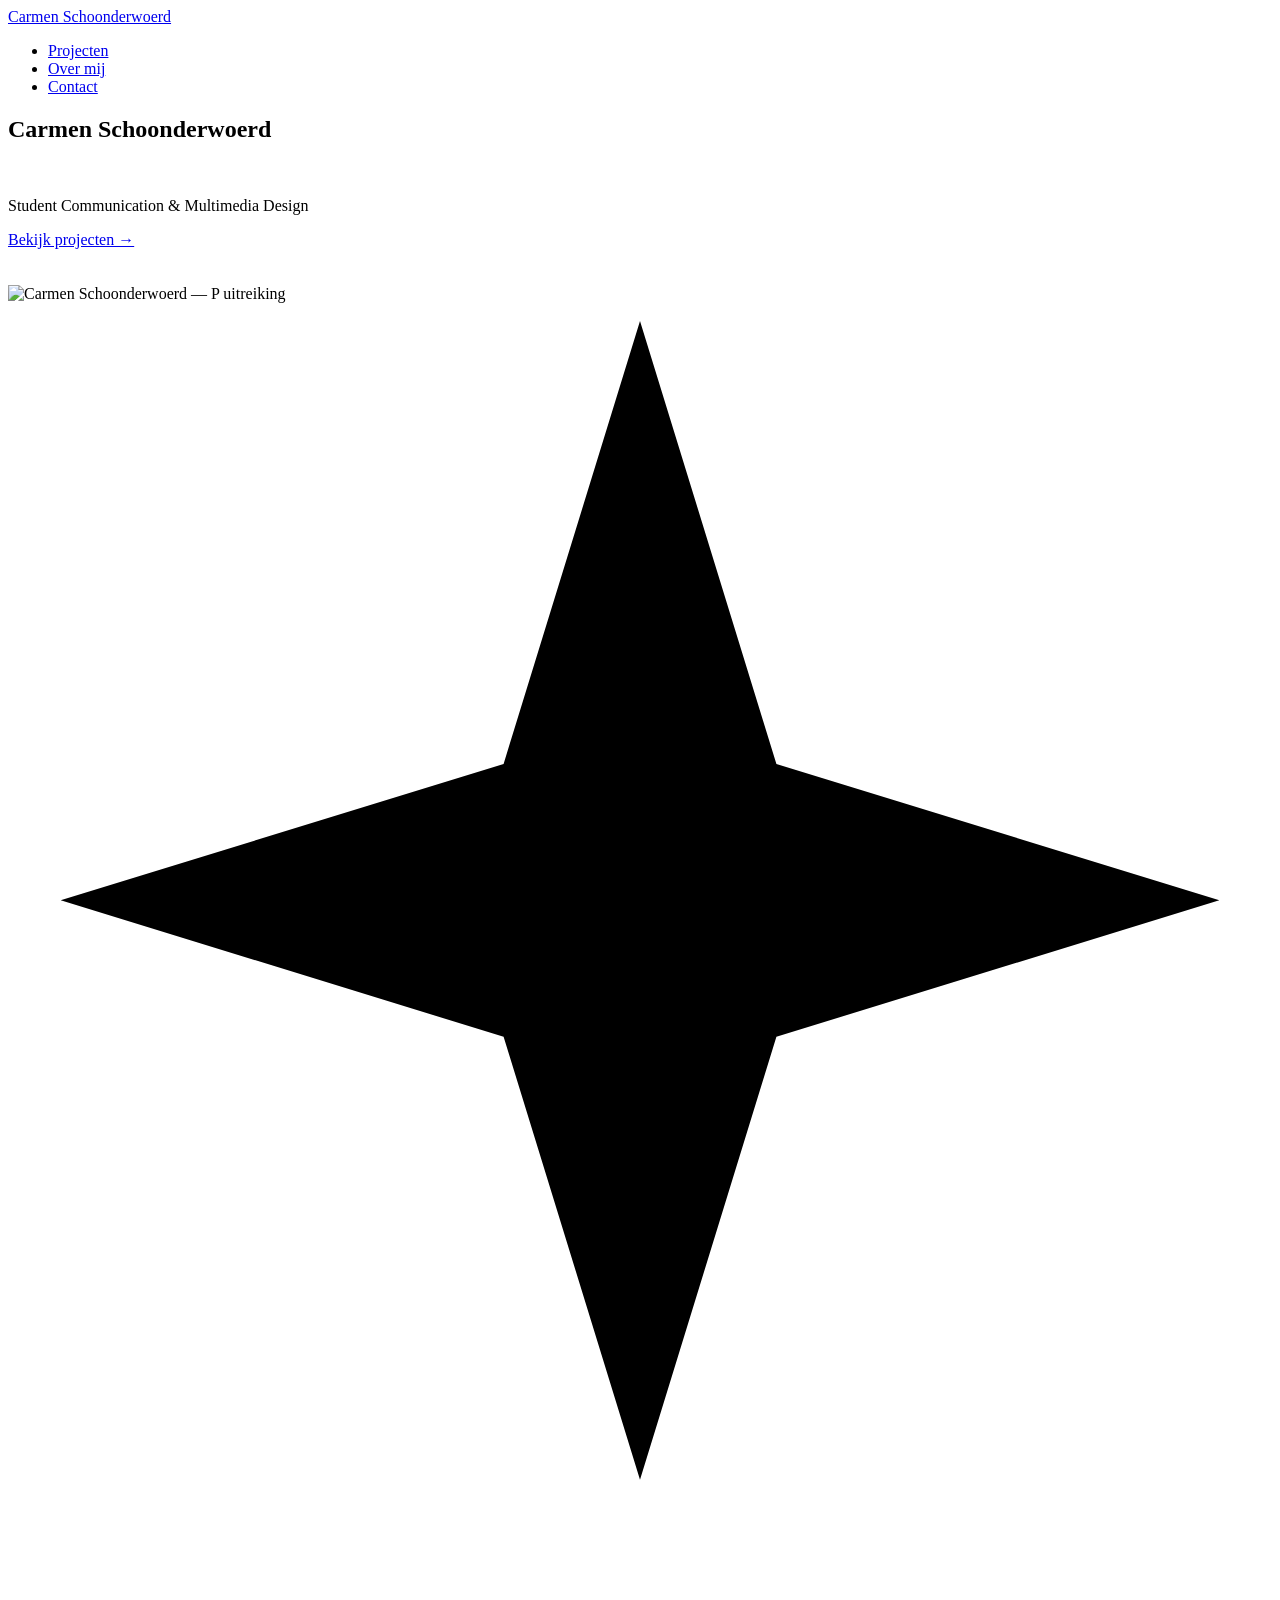
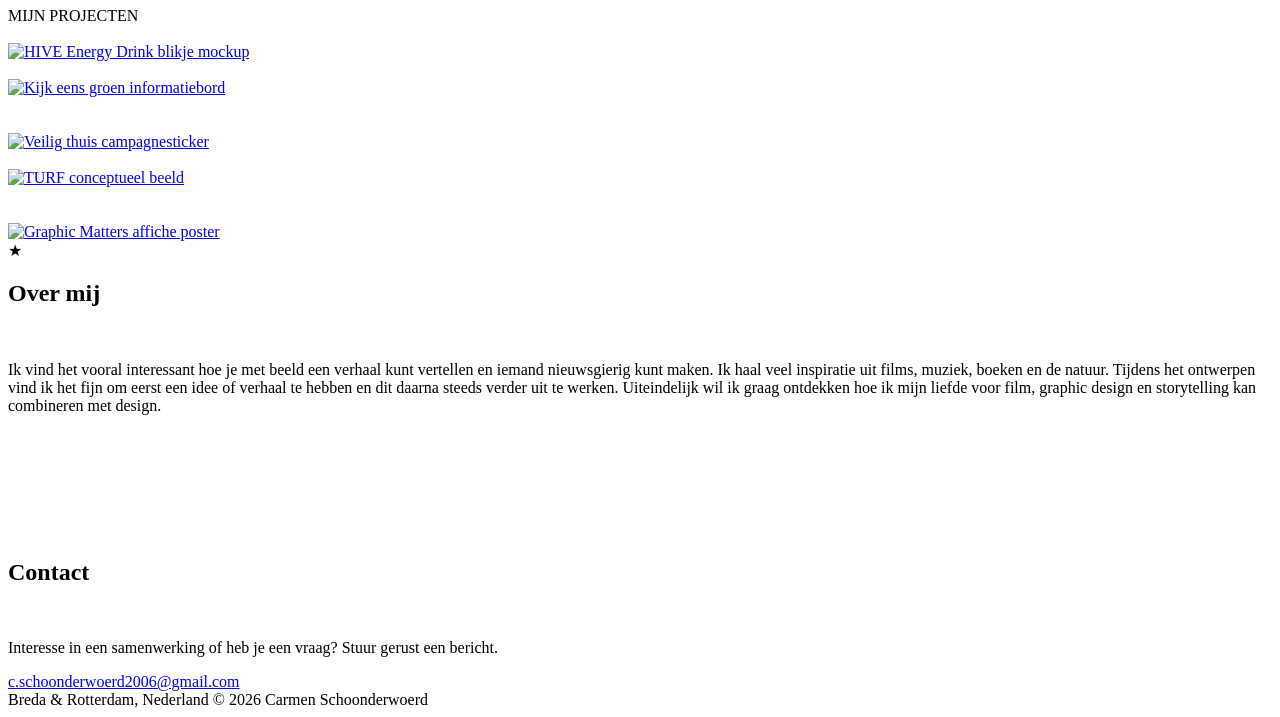
==== index.html @ c1e7a79f "Add files via upload" ====
<!DOCTYPE html>
<html lang="nl">
<head>
  <meta charset="UTF-8">
  <meta name="viewport" content="width=device-width, initial-scale=1.0">
  <title>Carmen Schoonderwoerd — Portfolio</title>
  <meta name="description" content="Portfolio van Carmen Schoonderwoerd — Student Communication & Multimedia Design aan Avans Hogeschool.">
  <link rel="icon" type="image/png" href="assets/images/flower_blue_transparent.png">
  <link rel="stylesheet" href="css/style.css">
</head>
<body id="top">

  <!-- =========================================================================
       1. MINIMAL TOP NAVIGATION
       ========================================================================= -->
  <header class="site-header">
    <div class="nav-container">
      <a href="#top" class="brand-name" aria-label="Carmen Schoonderwoerd — Naar boven">
        Carmen Schoonderwoerd
      </a>

      <nav class="site-nav" aria-label="Hoofdnavigatie">
        <ul class="nav-list">
          <li><a href="#projects" class="nav-link">Projecten</a></li>
          <li><a href="#about" class="nav-link">Over mij</a></li>
          <li><a href="#contact" class="nav-link">Contact</a></li>
        </ul>
      </nav>
    </div>
  </header>

  <main>
    <!-- =========================================================================
         2. OPENINGSSCHERM / HERO
         ========================================================================= -->
    <section id="hero" class="hero-section">
      <div class="hero-container">
        
        <!-- Left: Typography & Intro -->
        <div class="hero-left">
          <div class="hero-heading-wrap">
            <h1 class="hero-name">
              <span class="hero-name-line">Carmen</span>
              <span class="hero-name-line">Schoonderwoerd</span>
            </h1>
            <div class="hero-floating-flower" aria-hidden="true">
              <img src="assets/images/flower_blue_transparent.png" alt="">
            </div>
          </div>

          <p class="hero-role">Student Communication &amp; Multimedia Design</p>

          <a href="#projects" class="hero-cta-link" id="viewProjectsLink">
            Bekijk projecten &rarr;
          </a>
        </div>

        <!-- Right: Clean Rectangular Portrait Photo with Moodboard Composition -->
        <div class="hero-right">
          <div class="hero-photo-wrapper">
            <!-- Moodboard Layers: Torn crinkled paper, print halftone raster, red cutout strip -->
            <div class="hero-layer-torn-paper" aria-hidden="true">
              <img src="assets/images/torn_paper_pink.png" alt="">
            </div>
            <div class="hero-layer-halftone" aria-hidden="true">
              <img src="assets/images/halftone_red_transparent.png" alt="">
            </div>
            <div class="hero-cutout-strip" aria-hidden="true"></div>

            <img src="assets/images/p_uitreiking.jpg" alt="Carmen Schoonderwoerd — P uitreiking" class="hero-photo">

            <!-- Normal Graphic Pink Star + Mini Azure Star -->
            <div class="hero-star-ink" aria-hidden="true">
              <img src="assets/images/star_pink.svg" alt="">
            </div>
            <div class="hero-mini-star" aria-hidden="true">
              <svg viewBox="0 0 24 24" fill="currentColor">
                <path d="M12 0L14.59 8.41L23 11L14.59 13.59L12 22L9.41 13.59L1 11L9.41 8.41L12 0Z"/>
              </svg>
            </div>
            
            <!-- Floral Collage: Graphic Screenprint Flowers + Soft Painterly Wildflowers -->
            <div class="hero-collage-accent" aria-hidden="true">
              <img src="assets/images/flower_blue_transparent.png" alt="" class="collage-flower-blue">
              <img src="assets/images/flower_painterly_soft.png" alt="" class="collage-flower-soft-pink">
              <img src="assets/images/flower_painterly_cream.png" alt="" class="collage-flower-cream">
              <img src="assets/images/flower_pink_transparent.png" alt="" class="collage-flower-mini-pink">
            </div>
          </div>
        </div>

      </div>
    </section>

    <!-- =========================================================================
         3. PROJECTS: HORIZONTAL EXHIBITION
         ========================================================================= -->
    <section id="projects" class="projects-scroll-wrapper" aria-label="Geselecteerde projecten">
      <div class="projects-sticky-viewport">
        
        <!-- Subtle Vertical Label on Left -->
        <aside class="projects-sidebar-label" aria-hidden="true">
          <span>MIJN PROJECTEN</span>
        </aside>

        <!-- Horizontal Scrolling Track with Floral Details & Outer Margin Accents -->
        <div class="projects-track" id="projectsTrack">

          <!-- 1. HIVE -->
          <article class="project-item project-stagger-center" data-project="hive">
            <div class="project-deco-flower deco-hive-1" aria-hidden="true">
              <img src="assets/images/flower_painterly_cream.png" alt="">
            </div>
            <a href="hive.html" class="project-link" aria-label="Bekijk project HIVE">
              <div class="project-image-box">
                <img src="assets/images/mockup_blikje.png" alt="HIVE Energy Drink blikje mockup" class="project-img" loading="eager">
              </div>
            </a>
          </article>

          <!-- 2. Kijk eens groen -->
          <article class="project-item project-stagger-top" data-project="kijk-eens-groen">
            <div class="project-deco-flower deco-groen-1" aria-hidden="true">
              <img src="assets/images/flower_painterly_soft.png" alt="">
            </div>
            <a href="kijk-eens-groen.html" class="project-link" aria-label="Bekijk project Kijk eens groen">
              <div class="project-image-box">
                <img src="assets/images/kijk_eens_groen_bord.jpg" alt="Kijk eens groen informatiebord" class="project-img" loading="lazy">
              </div>
            </a>
          </article>

          <!-- 3. Veilig thuis -->
          <article class="project-item project-stagger-bottom" data-project="veilig-thuis">
            <div class="project-deco-flower deco-veilig-1" aria-hidden="true">
              <img src="assets/images/flower_pink_transparent.png" alt="">
            </div>
            <div class="project-deco-flower deco-veilig-2" aria-hidden="true">
              <img src="assets/images/flower_painterly_cream.png" alt="">
            </div>
            <a href="veilig-thuis.html" class="project-link" aria-label="Bekijk project Veilig thuis">
              <div class="project-image-box">
                <img src="assets/images/veilig_thuis_sticker.png" alt="Veilig thuis campagnesticker" class="project-img" loading="lazy">
              </div>
            </a>
          </article>

          <!-- 4. TURF -->
          <article class="project-item project-stagger-top" data-project="turf">
            <div class="project-deco-flower deco-turf-1" aria-hidden="true">
              <img src="assets/images/flower_painterly_soft.png" alt="">
            </div>
            <a href="turf.html" class="project-link" aria-label="Bekijk project TURF">
              <div class="project-image-box">
                <img src="assets/images/turf_ai_beeld.png" alt="TURF conceptueel beeld" class="project-img" loading="lazy">
              </div>
            </a>
          </article>

          <!-- 5. Graphic matters -->
          <article class="project-item project-stagger-center" data-project="graphic-matters">
            <div class="project-deco-flower deco-gm-1" aria-hidden="true">
              <img src="assets/images/flower_blue_transparent.png" alt="">
            </div>
            <div class="project-deco-flower deco-gm-2" aria-hidden="true">
              <img src="assets/images/flower_painterly_cream.png" alt="">
            </div>
            <a href="graphic-matters.html" class="project-link" aria-label="Bekijk project Graphic Matters">
              <div class="project-image-box">
                <img src="assets/images/graphic_matters.png" alt="Graphic Matters affiche poster" class="project-img" loading="lazy">
              </div>
            </a>
          </article>

          <!-- Outer Margin End Accent: Star & Vibrant Pink Color Tab -->
          <div class="track-outer-accent track-accent-end" aria-hidden="true">
            <div class="track-star-mark" style="color: var(--color-blue-azure);">★</div>
            <div class="track-paper-tab"></div>
          </div>

        </div>
      </div>
    </section>

    <!-- =========================================================================
         4. OVER MIJ / ABOUT SECTION
         ========================================================================= -->
    <section id="about" class="about-section">
      <div class="about-container">
        <div class="about-header-col">
          <h2 class="about-title">Over mij</h2>
          <div class="about-header-star" aria-hidden="true">
            <img src="assets/images/star_blue.svg" alt="">
          </div>
        </div>

        <div class="about-content-col">
          <div class="about-bio-wrap">
            <p class="about-bio">
              Ik vind het vooral interessant hoe je met beeld een verhaal kunt vertellen en iemand nieuwsgierig kunt maken. Ik haal veel inspiratie uit films, muziek, boeken en de natuur. Tijdens het ontwerpen vind ik het fijn om eerst een idee of verhaal te hebben en dit daarna steeds verder uit te werken. Uiteindelijk wil ik graag ontdekken hoe ik mijn liefde voor film, graphic design en storytelling kan combineren met design.
            </p>
            <div class="about-bio-flower" aria-hidden="true">
              <img src="assets/images/flower_painterly_soft.png" alt="">
            </div>
          </div>
        </div>

        <div class="about-flower-col" aria-hidden="true">
          <div class="about-collage-wrap">
            <div class="about-cutout-card"></div>
            <div class="about-torn-paper-layer">
              <img src="assets/images/torn_paper_pink.png" alt="">
            </div>
            <div class="about-halftone-swatch">
              <img src="assets/images/halftone_red_transparent.png" alt="">
            </div>
            <img src="assets/images/flower_pink_transparent.png" alt="" class="about-flower-graphic-pink">
            <img src="assets/images/flower_blue_transparent.png" alt="" class="about-flower-graphic-blue">
            <img src="assets/images/flower_painterly_soft.png" alt="" class="about-flower-soft-pink">
            <img src="assets/images/flower_painterly_cream.png" alt="" class="about-flower-cream">
            <div class="about-star-ink">
              <img src="assets/images/star_pink.svg" alt="">
            </div>
          </div>
        </div>
      </div>
    </section>

    <!-- =========================================================================
         5. CONTACT SECTION
         ========================================================================= -->
    <section id="contact" class="contact-section">
      <!-- Halftone print texture accent in corner -->
      <div class="contact-bg-halftone" aria-hidden="true">
        <img src="assets/images/halftone_red_transparent.png" alt="">
      </div>

      <div class="contact-container">
        <div class="contact-header">
          <div class="contact-title-wrap">
            <h2 class="contact-title">Contact</h2>
            <div class="contact-header-star" aria-hidden="true">
              <img src="assets/images/star_blue.svg" alt="">
            </div>
          </div>
        </div>
        
        <div class="contact-body">
          <p class="contact-intro">Interesse in een samenwerking of heb je een vraag? Stuur gerust een bericht.</p>
          
          <div class="contact-email-wrap">
            <a href="mailto:c.schoonderwoerd2006@gmail.com" class="contact-email-link">
              c.schoonderwoerd2006@gmail.com
            </a>
          </div>

          <div class="contact-meta">
            <span class="contact-location">Breda &amp; Rotterdam, Nederland</span>
            <span class="contact-copyright">&copy; 2026 Carmen Schoonderwoerd</span>
          </div>
        </div>
      </div>
    </section>
  </main>

  <script src="js/main.js"></script>
</body>
</html>
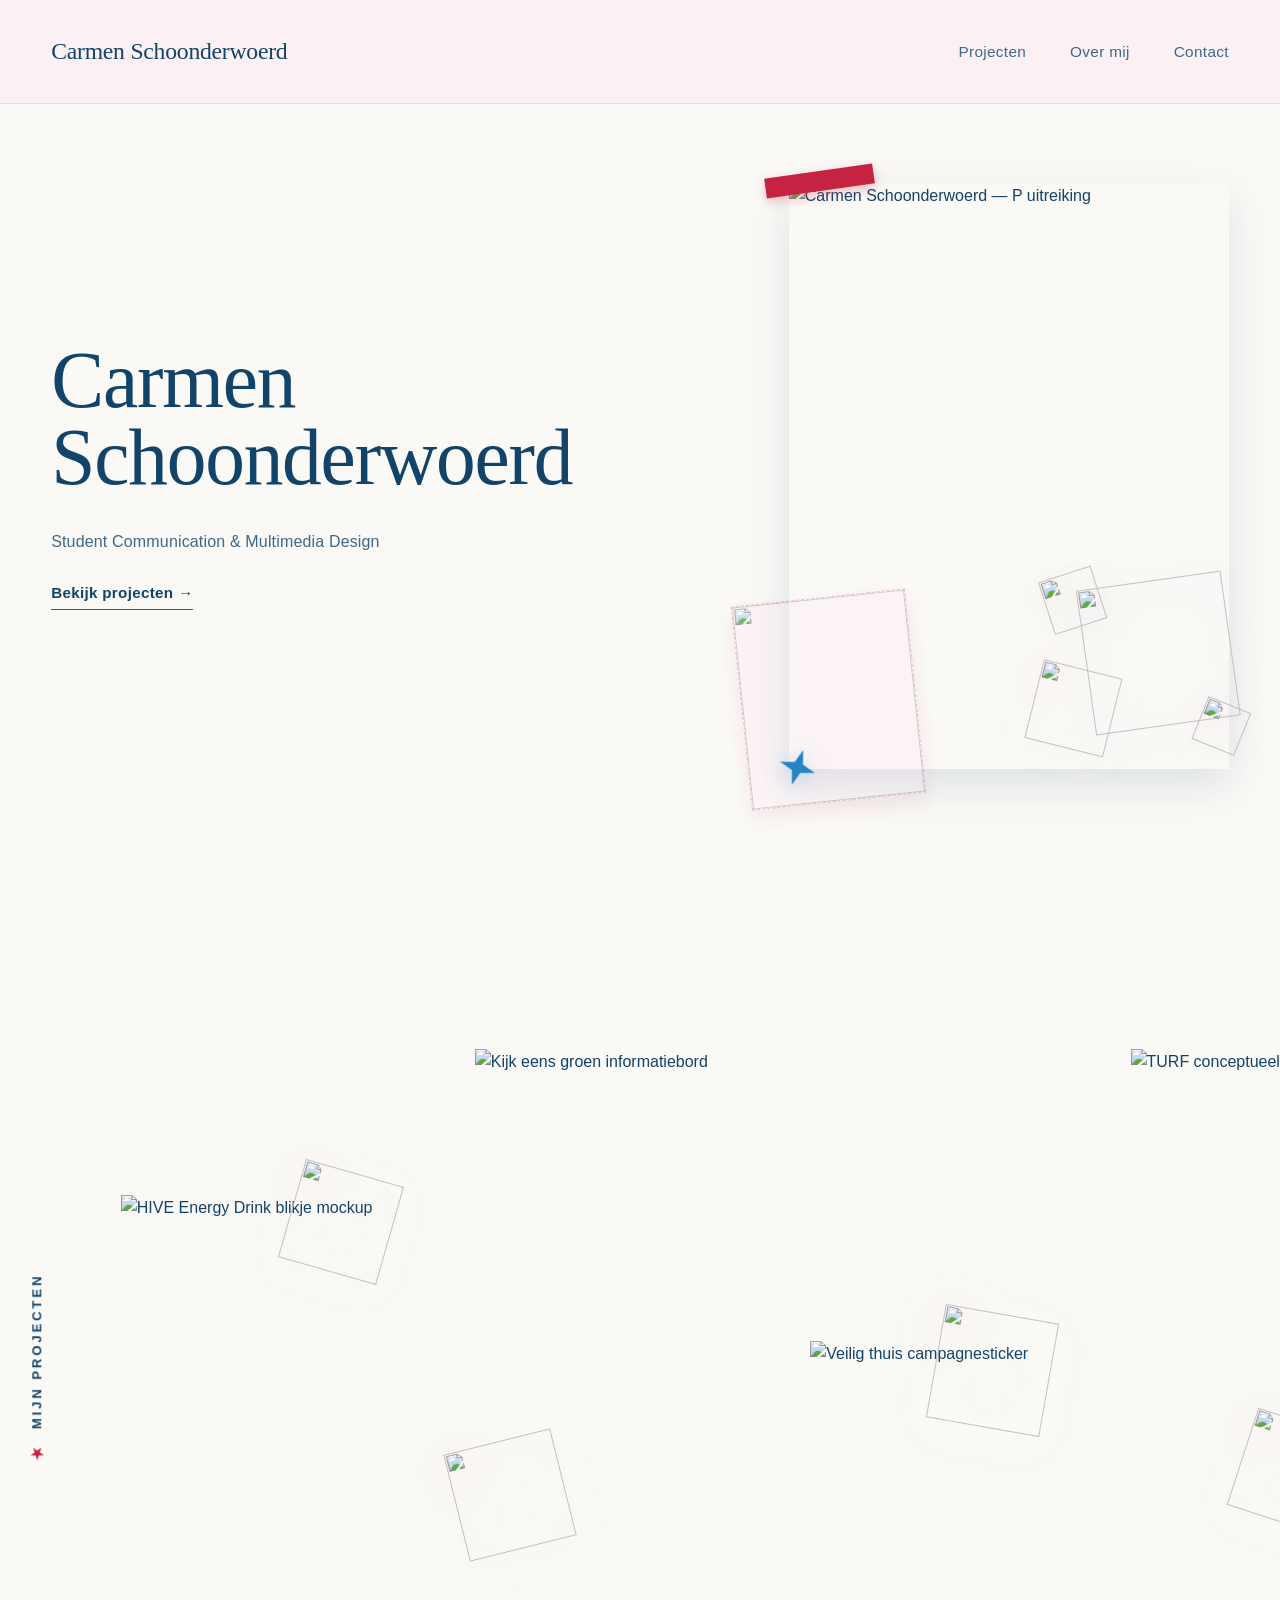
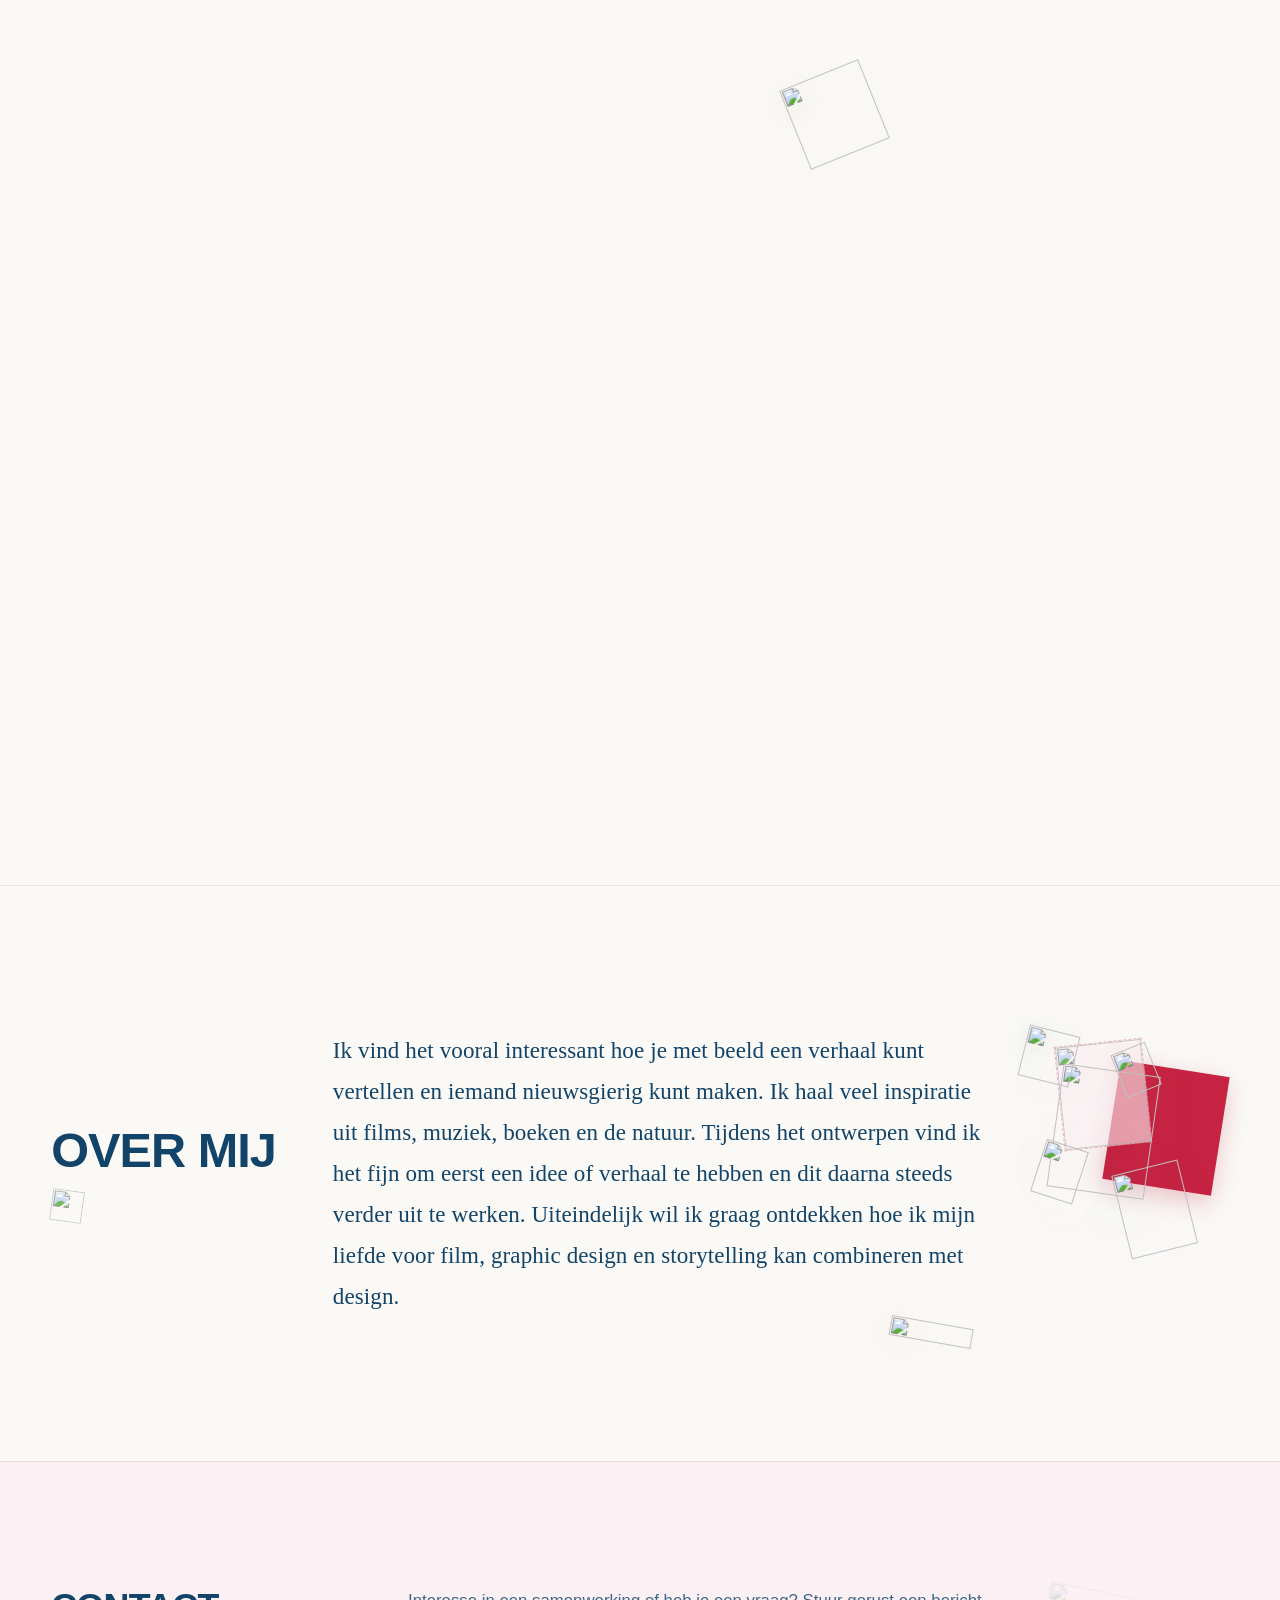
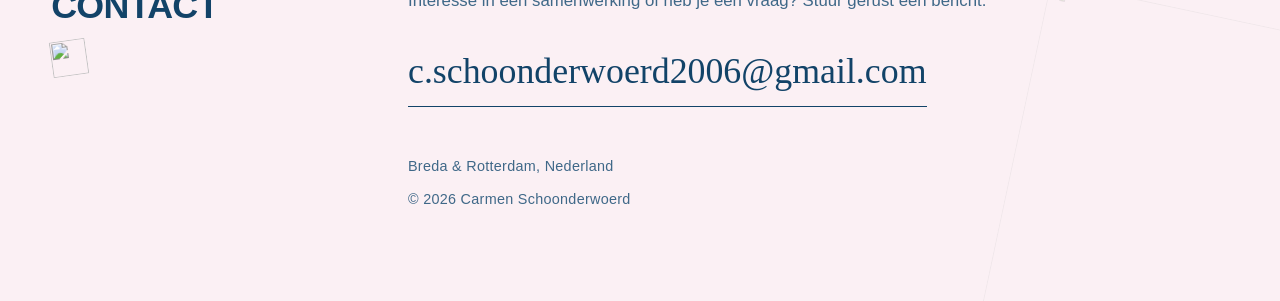
==== commit 2c63760d: "Add files via upload" ====
--- a/index.html
+++ b/index.html
@@ -6,7 +6,7 @@
   <title>Carmen Schoonderwoerd — Portfolio</title>
   <meta name="description" content="Portfolio van Carmen Schoonderwoerd — Student Communication & Multimedia Design aan Avans Hogeschool.">
   <link rel="icon" type="image/png" href="assets/images/flower_blue_transparent.png">
-  <link rel="stylesheet" href="css/style.css">
+  <link rel="stylesheet" href="style.css">
 </head>
 <body id="top">
 
@@ -263,6 +263,6 @@
     </section>
   </main>
 
-  <script src="js/main.js"></script>
+  <script src="main.js"></script>
 </body>
 </html>
--- a/style.css
+++ b/style.css
@@ -0,0 +1,1736 @@
+/* ==========================================================================
+   CARMEN SCHOONDERWOERD — PORTFOLIO STYLESHEET
+   Clean, Minimalist, Typographically Strong & Editorial
+   ========================================================================== */
+
+/* --------------------------------------------------------------------------
+   1. FONTS & DESIGN VARIABLES
+   -------------------------------------------------------------------------- */
+@import url('https://fonts.googleapis.com/css2?family=Bodoni+Moda:ital,opsz,wght@0,6..96,300..600;1,6..96,300..600&family=Plus+Jakarta+Sans:wght@300;400;500;600;700&family=Syne:wght@700;800&display=swap');
+
+@font-face {
+  font-family: 'Daith';
+  src: url('assets/fonts/daith.ttf') format('truetype');
+  font-weight: 100 900;
+  font-style: normal;
+  font-display: swap;
+}
+
+:root {
+  /* Typography */
+  --font-serif: 'Bodoni Moda', 'Didot', 'Bodoni MT', Georgia, serif;
+  --font-sans: 'Plus Jakarta Sans', -apple-system, BlinkMacSystemFont, 'Segoe UI', Roboto, Helvetica, Arial, sans-serif;
+  --font-display-sans: 'Syne', 'Plus Jakarta Sans', -apple-system, sans-serif;
+
+  /* Palette: Calm, off-white foundation with moodboard inspiration */
+  --color-bg: #faf9f6;
+  --color-bg-subtle: #f4f2ed;
+  --color-text: #124368;             /* Refined dark inkt navy blue */
+  --color-text-muted: #3f6888;       /* Blue-slate for secondary text */
+  --color-text-light: #648ba8;       /* Subtle blue-slate for borders and labels */
+  --color-border: #e8e5df;
+  --color-border-subtle: #eeece6;
+  
+  /* Expressive Moodboard Colors: Pink, Red, Blue, Print Accents */
+  --color-pink-soft: #fbf0f4;        /* Soft pastel pink for header bar and contact block */
+  --color-pink-accent: #df93a7;      /* Warm rose pink border & accent */
+  --color-pink-vibrant: #ef8ca3;     /* Moodboard hot rose pink */
+  --color-pink-text: #d84578;        /* Duidelijk roze, leesbare tekstkleur voor koppen in projecten */
+  --color-pink-deep: #d83a78;        /* Bold magenta pink from "nora en pure" */
+  --color-red-moodboard: #c62241;    /* Rich crimson / cadmium red from moodboard */
+  --color-blue-dark: #124368;        /* Midnight ink navy */
+  --color-blue-azure: #2585c4;       /* Moodboard cyan/azure blue */
+  --color-blue-deep: #092c46;        /* Deep navy */
+  --color-blue-hover: #2183c5;       /* Dynamic blue hover state */
+  --color-yellow-lime: #f4ea6c;      /* Lime accent from flower sticker */
+
+  /* Layout */
+  --max-width: 1480px;
+  --header-height: 104px;            /* Prominent, breder roze balk bovenaan */
+}
+
+/* --------------------------------------------------------------------------
+   2. RESET & BASE STYLES
+   -------------------------------------------------------------------------- */
+*, *::before, *::after {
+  box-sizing: border-box;
+  margin: 0;
+  padding: 0;
+}
+
+html {
+  scroll-behavior: smooth;
+  font-size: 16px;
+  background-color: var(--color-bg);
+  color: var(--color-text);
+  -webkit-font-smoothing: antialiased;
+  -moz-osx-font-smoothing: grayscale;
+}
+
+body {
+  font-family: var(--font-sans);
+  background-color: var(--color-bg);
+  color: var(--color-text);
+  line-height: 1.6;
+  overflow-x: hidden;
+  position: relative;
+}
+
+img {
+  max-width: 100%;
+  height: auto;
+  display: block;
+}
+
+a {
+  color: inherit;
+  text-decoration: none;
+}
+
+/* --------------------------------------------------------------------------
+   3. MINIMAL HEADER & NAVIGATION
+   -------------------------------------------------------------------------- */
+.site-header {
+  position: fixed;
+  top: 0;
+  left: 0;
+  width: 100%;
+  height: var(--header-height);
+  z-index: 100;
+  background-color: var(--color-pink-soft); /* Exact same soft pink as contact section (#fbf0f4) */
+  backdrop-filter: blur(12px);
+  -webkit-backdrop-filter: blur(12px);
+  border-bottom: 1px solid rgba(223, 147, 167, 0.32);
+  transition: border-color 0.3s ease, box-shadow 0.3s ease;
+}
+
+.site-header.is-scrolled {
+  border-bottom-color: rgba(223, 147, 167, 0.45);
+  box-shadow: 0 4px 20px rgba(223, 147, 167, 0.12);
+}
+
+.nav-container {
+  max-width: var(--max-width);
+  height: 100%;
+  margin: 0 auto;
+  padding: 0 clamp(24px, 4vw, 64px);
+  display: flex;
+  justify-content: space-between;
+  align-items: center;
+}
+
+/* Brand Name on One Line */
+.brand-name {
+  font-family: var(--font-serif);
+  font-size: clamp(1.22rem, 1.9vw, 1.48rem);
+  font-weight: 400;
+  letter-spacing: -0.01em;
+  color: var(--color-text);
+  white-space: nowrap;
+  transition: opacity 0.25s ease, transform 0.25s ease;
+}
+
+.brand-name:hover {
+  opacity: 0.85;
+  transform: translateX(2px);
+}
+
+/* Navigation Links (Projects, About, Contact) */
+.site-nav .nav-list {
+  display: flex;
+  align-items: center;
+  gap: clamp(24px, 3.5vw, 44px);
+  list-style: none;
+}
+
+.site-nav .nav-link {
+  font-family: var(--font-sans);
+  font-size: 0.96rem;
+  font-weight: 500;
+  color: var(--color-text-muted);
+  letter-spacing: 0.02em;
+  transition: color 0.25s ease;
+  position: relative;
+  padding: 6px 0;
+}
+
+.site-nav .nav-link:hover,
+.site-nav .nav-link.active {
+  color: var(--color-text);
+}
+
+.site-nav .nav-link::after {
+  content: '';
+  position: absolute;
+  bottom: 0;
+  left: 0;
+  width: 0%;
+  height: 2px;
+  background-color: var(--color-red-moodboard);
+  transition: width 0.25s cubic-bezier(0.16, 1, 0.3, 1);
+}
+
+.site-nav .nav-link:hover::after,
+.site-nav .nav-link.active::after {
+  width: 100%;
+}
+
+/* --------------------------------------------------------------------------
+   4. OPENINGSSCHERM / HERO SECTION
+   -------------------------------------------------------------------------- */
+.hero-section {
+  min-height: 100vh;
+  display: flex;
+  align-items: center;
+  padding: calc(var(--header-height) + 20px) clamp(24px, 4vw, 64px) clamp(40px, 8vh, 80px);
+  background-color: var(--color-bg);
+  position: relative;
+  overflow: hidden; /* Bleed shapes safely without page horizontal scroll */
+}
+
+.hero-container {
+  max-width: var(--max-width);
+  width: 100%;
+  margin: 0 auto;
+  display: grid;
+  grid-template-columns: 1.25fr 0.85fr;
+  gap: clamp(40px, 6vw, 100px);
+  align-items: center;
+}
+
+/* Left: Typography & Editorial Kicker */
+.hero-left {
+  text-align: left;
+  display: flex;
+  flex-direction: column;
+  justify-content: center;
+  z-index: 2;
+}
+
+.hero-kicker-tag {
+  display: inline-flex;
+  align-items: center;
+  gap: 8px;
+  font-family: var(--font-display-sans);
+  font-size: 0.78rem;
+  font-weight: 800;
+  letter-spacing: 0.14em;
+  text-transform: uppercase;
+  color: var(--color-red-moodboard);
+  background: rgba(239, 140, 163, 0.18);
+  border: 1px solid rgba(198, 34, 65, 0.32);
+  padding: 6px 14px;
+  border-radius: 999px;
+  margin-bottom: clamp(16px, 2.5vh, 24px);
+  width: fit-content;
+  box-shadow: 0 2px 8px rgba(198, 34, 65, 0.08);
+}
+
+.kicker-star {
+  font-size: 0.85rem;
+  color: var(--color-red-moodboard);
+}
+
+.hero-heading-wrap {
+  position: relative;
+  display: inline-block;
+  width: fit-content;
+}
+
+.hero-name {
+  font-family: var(--font-serif);
+  font-weight: 300;
+  font-optical-sizing: auto;
+  color: var(--color-text);
+  display: flex;
+  flex-direction: column;
+  line-height: 0.98;
+  letter-spacing: -0.015em;
+  margin-bottom: clamp(24px, 3.5vh, 36px);
+  font-size: clamp(3.2rem, 6.2vw, 5.8rem);
+}
+
+.hero-floating-flower {
+  position: absolute;
+  top: -30px;
+  right: -52px;
+  width: clamp(72px, 8.5vw, 110px);
+  height: auto;
+  pointer-events: none;
+  filter: drop-shadow(0 8px 20px rgba(12, 75, 117, 0.22));
+  transform: rotate(-12deg);
+  transition: transform 0.45s cubic-bezier(0.16, 1, 0.3, 1);
+}
+
+.hero-heading-wrap:hover .hero-floating-flower {
+  transform: rotate(12deg) scale(1.12);
+}
+
+.hero-name-line {
+  display: block;
+  white-space: nowrap;
+}
+
+.hero-role {
+  font-family: var(--font-sans);
+  font-size: clamp(0.95rem, 1.25vw, 1.12rem);
+  font-weight: 400;
+  color: var(--color-text-muted);
+  letter-spacing: 0.01em;
+  margin-bottom: clamp(20px, 3vh, 32px);
+}
+
+.hero-cta-link {
+  display: inline-flex;
+  align-items: center;
+  gap: 8px;
+  font-family: var(--font-sans);
+  font-size: 0.95rem;
+  font-weight: 600;
+  color: var(--color-text);
+  letter-spacing: 0.02em;
+  width: fit-content;
+  transition: transform 0.25s ease, color 0.25s ease;
+  border-bottom: 1.5px solid var(--color-red-moodboard);
+  padding-bottom: 4px;
+}
+
+.hero-cta-link:hover {
+  transform: translateX(5px);
+  color: var(--color-red-moodboard);
+}
+
+/* Right: Portrait Photo with Rich Moodboard Composition */
+.hero-right {
+  display: flex;
+  justify-content: flex-end;
+  align-items: center;
+  position: relative;
+}
+
+.hero-photo-wrapper {
+  position: relative;
+  width: 100%;
+  max-width: 440px;
+  overflow: visible;
+}
+
+/* Background Layer 1: Torn Pink Crinkled Paper Peeking Out */
+.hero-layer-torn-paper {
+  position: absolute;
+  top: -48px;
+  right: -68px;
+  width: clamp(190px, 22vw, 270px);
+  z-index: 1;
+  pointer-events: none;
+  transform: rotate(8deg);
+  filter: drop-shadow(0 12px 26px rgba(223, 147, 167, 0.35));
+  opacity: 0.96;
+  transition: transform 0.5s cubic-bezier(0.16, 1, 0.3, 1);
+}
+
+.hero-layer-torn-paper img {
+  width: 100%;
+  height: auto;
+  display: block;
+}
+
+/* Background Layer 2: Printed Red Halftone Raster Patch */
+.hero-layer-halftone {
+  position: absolute;
+  bottom: -32px;
+  left: -48px;
+  width: clamp(125px, 14vw, 175px);
+  height: clamp(140px, 16vw, 210px);
+  z-index: 1;
+  pointer-events: none;
+  overflow: hidden;
+  opacity: 0.82;
+  transform: rotate(-6deg);
+  border: 1.5px dashed rgba(198, 34, 65, 0.32);
+  background-color: rgba(251, 240, 244, 0.7);
+  box-shadow: 0 8px 20px rgba(198, 34, 65, 0.1);
+  transition: transform 0.5s cubic-bezier(0.16, 1, 0.3, 1);
+}
+
+.hero-layer-halftone img {
+  width: 100%;
+  height: 100%;
+  object-fit: cover;
+  display: block;
+}
+
+/* Cutout Graphic Color Strip in Crimson Red */
+.hero-cutout-strip {
+  position: absolute;
+  top: -12px;
+  left: -24px;
+  width: clamp(75px, 8.5vw, 110px);
+  height: 20px;
+  background-color: var(--color-red-moodboard);
+  z-index: 3;
+  transform: rotate(-8deg);
+  box-shadow: 0 4px 12px rgba(198, 34, 65, 0.28);
+  pointer-events: none;
+  transition: transform 0.4s ease;
+}
+
+/* Clean Rectangular Portrait Photo */
+.hero-photo {
+  width: 100%;
+  height: auto;
+  aspect-ratio: 3 / 4;
+  max-height: 68vh;
+  object-fit: cover;
+  object-position: center 22%;
+  border-radius: 0;
+  display: block;
+  position: relative;
+  z-index: 2;
+  box-shadow: 0 16px 40px rgba(18, 67, 104, 0.12);
+}
+
+/* Hand-Drawn Ink Star with Pink Sparks (Top Left of Portrait) */
+.hero-star-ink {
+  position: absolute;
+  top: -65px;
+  left: -18px;
+  width: clamp(72px, 8vw, 98px);
+  height: auto;
+  z-index: 4;
+  pointer-events: none;
+  transform: rotate(-8deg);
+  filter: drop-shadow(0 6px 16px rgba(18, 67, 104, 0.16));
+  transition: transform 0.5s cubic-bezier(0.16, 1, 0.3, 1);
+}
+
+.hero-star-ink img {
+  width: 100%;
+  height: auto;
+  display: block;
+}
+
+/* Playful Azure Star at Bottom Left */
+.hero-mini-star {
+  position: absolute;
+  bottom: -20px;
+  left: -12px;
+  width: clamp(28px, 3.2vw, 40px);
+  height: clamp(28px, 3.2vw, 40px);
+  z-index: 5;
+  pointer-events: none;
+  color: var(--color-blue-azure);
+  fill: currentColor;
+  transform: rotate(18deg);
+  filter: drop-shadow(0 4px 10px rgba(37, 133, 196, 0.3));
+}
+
+.hero-mini-star svg {
+  width: 100%;
+  height: 100%;
+  display: block;
+}
+
+/* Floral Composition at Portrait Photo: Graphic Screenprint Flowers + Soft Painterly Wildflowers */
+.hero-collage-accent {
+  position: absolute;
+  bottom: -48px;
+  right: -52px;
+  width: clamp(170px, 20vw, 240px);
+  height: clamp(170px, 20vw, 240px);
+  z-index: 4;
+  pointer-events: none;
+  overflow: visible;
+}
+
+/* 1. Large blue screenprint flower */
+.collage-flower-blue {
+  position: absolute;
+  top: 0;
+  right: 6px;
+  width: 78%;
+  height: 78%;
+  object-fit: contain;
+  z-index: 2;
+  transform: rotate(-8deg);
+  filter: drop-shadow(0 8px 22px rgba(12, 75, 117, 0.22));
+  transition: transform 0.45s cubic-bezier(0.16, 1, 0.3, 1);
+}
+
+/* 2. Soft painterly pink cosmos flower */
+.collage-flower-soft-pink {
+  position: absolute;
+  bottom: 4px;
+  left: -16px;
+  width: 58%;
+  height: 58%;
+  object-fit: contain;
+  z-index: 4;
+  transform: rotate(14deg);
+  filter: drop-shadow(0 6px 16px rgba(223, 147, 167, 0.25));
+  transition: transform 0.45s cubic-bezier(0.16, 1, 0.3, 1);
+}
+
+/* 3. Soft painterly cream flower */
+.collage-flower-cream {
+  position: absolute;
+  top: -15px;
+  left: 12px;
+  width: 48%;
+  height: 48%;
+  object-fit: contain;
+  z-index: 3;
+  transform: rotate(-18deg);
+  filter: drop-shadow(0 6px 14px rgba(200, 160, 100, 0.22));
+  transition: transform 0.45s cubic-bezier(0.16, 1, 0.3, 1);
+}
+
+/* 4. Small graphic pink flower peeking out */
+.collage-flower-mini-pink {
+  position: absolute;
+  bottom: 0;
+  right: -10px;
+  width: 44%;
+  height: 44%;
+  object-fit: contain;
+  z-index: 1;
+  transform: rotate(22deg);
+  filter: drop-shadow(0 6px 14px rgba(239, 140, 163, 0.22));
+  transition: transform 0.45s cubic-bezier(0.16, 1, 0.3, 1);
+}
+
+.hero-photo-wrapper:hover .hero-layer-torn-paper {
+  transform: rotate(12deg) scale(1.03);
+}
+
+.hero-photo-wrapper:hover .hero-layer-halftone {
+  transform: rotate(-9deg) scale(1.04);
+}
+
+.hero-photo-wrapper:hover .hero-star-ink {
+  transform: rotate(4deg) scale(1.1);
+}
+
+.hero-photo-wrapper:hover .collage-flower-blue {
+  transform: rotate(-3deg) scale(1.06);
+}
+
+.hero-photo-wrapper:hover .collage-flower-soft-pink {
+  transform: rotate(20deg) scale(1.09);
+}
+
+.hero-photo-wrapper:hover .collage-flower-cream {
+  transform: rotate(-10deg) scale(1.09);
+}
+
+.hero-photo-wrapper:hover .collage-flower-mini-pink {
+  transform: rotate(28deg) scale(1.08);
+}
+
+/* --------------------------------------------------------------------------
+   5. PROJECTS: HORIZONTAL SCROLLING EXHIBITION
+   -------------------------------------------------------------------------- */
+.projects-scroll-wrapper {
+  position: relative;
+  width: 100%;
+  background-color: var(--color-bg);
+}
+
+.projects-sticky-viewport {
+  position: sticky;
+  top: 0;
+  height: 100vh;
+  width: 100%;
+  overflow: hidden;
+  display: flex;
+  align-items: center;
+  background-color: var(--color-bg);
+  padding-top: var(--header-height);
+}
+
+/* Subtle Vertical Indicator on the Left */
+.projects-sidebar-label {
+  position: absolute;
+  left: clamp(20px, 3.5vw, 54px);
+  top: 52%;
+  transform: translateY(-50%) rotate(180deg);
+  writing-mode: vertical-rl;
+  z-index: 10;
+  pointer-events: none;
+  font-family: var(--font-display-sans);
+  font-size: 0.82rem;
+  font-weight: 800;
+  letter-spacing: 0.22em;
+  color: var(--color-blue-dark);
+  text-transform: uppercase;
+  display: flex;
+  align-items: center;
+  gap: 12px;
+}
+
+.projects-sidebar-label::before {
+  content: '★';
+  color: var(--color-red-moodboard);
+  font-size: 0.95rem;
+}
+
+/* Horizontal Track */
+.projects-track {
+  display: flex;
+  align-items: center;
+  gap: clamp(50px, 8vw, 130px);
+  padding-left: clamp(80px, 11vw, 180px);
+  padding-right: clamp(100px, 15vw, 240px);
+  height: 100%;
+  will-change: transform;
+  transform: translate3d(0, 0, 0);
+}
+
+/* Outer Margin Accents: Halftone & Cutout (Calm & Sits with Ample Distance to Work) */
+.track-outer-accent {
+  flex-shrink: 0;
+  display: flex;
+  flex-direction: column;
+  align-items: center;
+  justify-content: center;
+  pointer-events: none;
+  user-select: none;
+}
+
+.track-accent-start {
+  margin-right: clamp(40px, 6vw, 90px);
+  gap: 16px;
+}
+
+.track-halftone-swatch {
+  width: clamp(85px, 9.5vw, 125px);
+  height: clamp(95px, 10.5vw, 145px);
+  overflow: hidden;
+  opacity: 0.72;
+  border: 1.5px dashed rgba(198, 34, 65, 0.35);
+  background: rgba(251, 240, 244, 0.6);
+  transform: rotate(-4deg);
+  box-shadow: 0 4px 14px rgba(18, 67, 104, 0.06);
+}
+
+.track-halftone-swatch img {
+  width: 100%;
+  height: 100%;
+  object-fit: cover;
+  display: block;
+}
+
+.track-star-mark {
+  font-size: 1.35rem;
+  color: var(--color-red-moodboard);
+  opacity: 0.85;
+  transform: rotate(12deg);
+}
+
+.track-accent-end {
+  margin-left: clamp(40px, 6vw, 90px);
+  gap: 14px;
+}
+
+.track-paper-tab {
+  width: clamp(75px, 8.5vw, 110px);
+  height: 20px;
+  background: var(--color-pink-vibrant);
+  transform: rotate(6deg);
+  opacity: 0.85;
+  box-shadow: 0 3px 8px rgba(223, 147, 167, 0.3);
+}
+
+/* Project Item: Clean, No Borders, No Shadows, No Rounded Corners */
+.project-item {
+  flex-shrink: 0;
+  position: relative;
+  display: flex;
+  flex-direction: column;
+  justify-content: center;
+}
+
+.project-link {
+  display: block;
+  text-decoration: none;
+  cursor: pointer;
+  border-radius: 0;
+  position: relative;
+  z-index: 5;
+  transition: opacity 0.3s ease, transform 0.4s cubic-bezier(0.16, 1, 0.3, 1);
+}
+
+.project-link:hover {
+  opacity: 0.92;
+  transform: scale(1.015);
+}
+
+.project-image-box {
+  display: block;
+  overflow: hidden;
+  border-radius: 0;
+  background: transparent;
+  position: relative;
+  z-index: 5;
+}
+
+.project-img {
+  display: block;
+  width: auto;
+  max-width: none;
+  border-radius: 0;
+  object-fit: contain;
+  position: relative;
+  z-index: 5;
+  /* Original colors preserved */
+}
+
+/* Floral Accents Floating in Whitespace (Never Overlapping Photos) */
+.project-deco-flower {
+  position: absolute;
+  pointer-events: none;
+  z-index: 10; /* Overlap photos */
+  transition: transform 0.45s cubic-bezier(0.16, 1, 0.3, 1);
+}
+
+.project-deco-flower img {
+  width: 100%;
+  height: 100%;
+  object-fit: contain;
+  display: block;
+}
+
+/* 1. HIVE: Cream wildflower overlapping top-right of can mockup */
+.deco-hive-1 {
+  top: -24px;
+  right: -20px;
+  width: clamp(75px, 8.5vw, 102px);
+  height: clamp(75px, 8.5vw, 102px);
+  transform: rotate(16deg);
+  filter: drop-shadow(0 8px 20px rgba(223, 147, 167, 0.28));
+}
+
+/* 2. Kijk eens groen: Soft pink cosmos overlapping bottom-left of board */
+.deco-groen-1 {
+  bottom: -24px;
+  left: -20px;
+  width: clamp(80px, 9vw, 110px);
+  height: clamp(80px, 9vw, 110px);
+  transform: rotate(-14deg);
+  filter: drop-shadow(0 8px 22px rgba(223, 147, 167, 0.3));
+}
+
+/* 3. Veilig thuis: Flowers overlapping corners of sticker */
+.deco-veilig-1 {
+  top: -28px;
+  right: -22px;
+  width: clamp(82px, 9.5vw, 115px);
+  height: clamp(82px, 9.5vw, 115px);
+  transform: rotate(10deg);
+  filter: drop-shadow(0 10px 24px rgba(239, 140, 163, 0.28));
+}
+
+.deco-veilig-2 {
+  bottom: -20px;
+  left: -18px;
+  width: clamp(62px, 7vw, 85px);
+  height: clamp(62px, 7vw, 85px);
+  transform: rotate(-22deg);
+  filter: drop-shadow(0 6px 16px rgba(200, 160, 100, 0.25));
+}
+
+/* 4. TURF: Soft painterly pink flower overlapping bottom-right of concept art */
+.deco-turf-1 {
+  bottom: -24px;
+  right: -18px;
+  width: clamp(76px, 8.5vw, 102px);
+  height: clamp(76px, 8.5vw, 102px);
+  transform: rotate(18deg);
+  filter: drop-shadow(0 8px 20px rgba(223, 147, 167, 0.28));
+}
+
+/* 5. Graphic matters: Flowers overlapping corners of poster */
+.deco-gm-1 {
+  top: -30px;
+  left: -24px;
+  width: clamp(90px, 10vw, 125px);
+  height: clamp(90px, 10vw, 125px);
+  transform: rotate(-12deg);
+  filter: drop-shadow(0 10px 26px rgba(12, 75, 117, 0.26));
+}
+
+.deco-gm-2 {
+  bottom: -24px;
+  right: -20px;
+  width: clamp(70px, 8vw, 95px);
+  height: clamp(70px, 8vw, 95px);
+  transform: rotate(14deg);
+  filter: drop-shadow(0 6px 16px rgba(200, 160, 100, 0.25));
+}
+
+.project-item:hover .deco-hive-1 {
+  transform: rotate(24deg) scale(1.08);
+}
+.project-item:hover .deco-groen-1 {
+  transform: rotate(-8deg) scale(1.08);
+}
+.project-item:hover .deco-veilig-1 {
+  transform: rotate(16deg) scale(1.07);
+}
+.project-item:hover .deco-veilig-2 {
+  transform: rotate(-14deg) scale(1.09);
+}
+.project-item:hover .deco-turf-1 {
+  transform: rotate(26deg) scale(1.08);
+}
+.project-item:hover .deco-gm-1 {
+  transform: rotate(-6deg) scale(1.06);
+}
+.project-item:hover .deco-gm-2 {
+  transform: rotate(22deg) scale(1.09);
+}
+
+/* Staggered Vertical Heights & Individual Image Sizes */
+
+/* 1. HIVE: Landscape can mockup */
+.project-item[data-project="hive"] .project-img {
+  height: clamp(320px, 46vh, 500px);
+}
+.project-stagger-center {
+  align-self: center;
+}
+
+/* 2. Kijk eens groen: Landscape board, staggered top */
+.project-item[data-project="kijk-eens-groen"] .project-img {
+  height: clamp(360px, 53vh, 560px);
+}
+.project-stagger-top {
+  align-self: flex-start;
+  margin-top: clamp(20px, 5vh, 60px);
+}
+
+/* 3. Veilig thuis: Square sticker, staggered bottom */
+.project-item[data-project="veilig-thuis"] .project-img {
+  height: clamp(310px, 44vh, 470px);
+}
+.project-stagger-bottom {
+  align-self: flex-end;
+  margin-bottom: clamp(30px, 7vh, 80px);
+}
+
+/* 4. TURF: Conceptual AI image, staggered top */
+.project-item[data-project="turf"] .project-img {
+  height: clamp(340px, 50vh, 520px);
+}
+
+/* 5. Graphic matters: Tall portrait poster, centered */
+.project-item[data-project="graphic-matters"] .project-img {
+  height: clamp(420px, 64vh, 680px);
+}
+
+/* --------------------------------------------------------------------------
+   6. OVER MIJ / ABOUT SECTION
+   -------------------------------------------------------------------------- */
+.about-section {
+  padding: clamp(100px, 16vh, 180px) clamp(24px, 4vw, 64px);
+  background-color: var(--color-bg);
+  border-top: 1px solid var(--color-border);
+  position: relative;
+}
+
+.about-container {
+  max-width: var(--max-width);
+  margin: 0 auto;
+  display: grid;
+  grid-template-columns: clamp(170px, 18vw, 240px) 1fr clamp(140px, 16vw, 190px);
+  gap: clamp(32px, 4vw, 70px);
+  align-items: center;
+}
+
+.about-header-col {
+  display: flex;
+  flex-direction: column;
+  align-items: flex-start;
+}
+
+.about-kicker-tag {
+  display: inline-flex;
+  align-items: center;
+  gap: 8px;
+  font-family: var(--font-display-sans);
+  font-size: 0.76rem;
+  font-weight: 800;
+  letter-spacing: 0.14em;
+  text-transform: uppercase;
+  color: var(--color-red-moodboard);
+  background: rgba(239, 140, 163, 0.18);
+  border: 1px solid rgba(198, 34, 65, 0.32);
+  padding: 5px 12px;
+  border-radius: 999px;
+  margin-bottom: 12px;
+  width: fit-content;
+}
+
+.about-title {
+  font-family: var(--font-display-sans);
+  font-size: clamp(2.2rem, 3.8vw, 3.6rem);
+  font-weight: 800;
+  letter-spacing: -0.02em;
+  text-transform: uppercase;
+  color: var(--color-text);
+  line-height: 1.05;
+  position: relative;
+}
+
+.about-header-star {
+  width: 32px;
+  height: 32px;
+  margin-top: 14px;
+  opacity: 0.85;
+  transform: rotate(8deg);
+  pointer-events: none;
+}
+
+.about-header-star img {
+  width: 100%;
+  height: 100%;
+  object-fit: contain;
+  display: block;
+}
+
+.about-content-col {
+  max-width: 680px;
+}
+
+.about-bio-wrap {
+  position: relative;
+}
+
+.about-bio {
+  font-family: var(--font-serif);
+  font-size: clamp(1.22rem, 1.8vw, 1.58rem);
+  line-height: 1.78;
+  color: var(--color-text);
+  font-weight: 300;
+  letter-spacing: 0.005em;
+}
+
+/* Floating Flower Beside Bio Description */
+.about-bio-flower {
+  position: absolute;
+  bottom: -32px;
+  right: 15px;
+  width: clamp(60px, 6.5vw, 84px);
+  height: auto;
+  pointer-events: none;
+  transform: rotate(10deg);
+  filter: drop-shadow(0 6px 16px rgba(223, 147, 167, 0.22));
+  transition: transform 0.45s cubic-bezier(0.16, 1, 0.3, 1);
+}
+
+.about-bio-flower img {
+  width: 100%;
+  height: 100%;
+  object-fit: contain;
+  display: block;
+}
+
+.about-bio-wrap:hover .about-bio-flower {
+  transform: rotate(20deg) scale(1.12);
+}
+
+/* Rich Moodboard Collage in About Column: Flower, Cutout Color Card, Paper Texture & Print Halftone */
+.about-flower-col {
+  display: flex;
+  justify-content: center;
+  align-items: center;
+}
+
+.about-collage-wrap {
+  position: relative;
+  width: 100%;
+  max-width: 240px;
+  height: 240px;
+  pointer-events: none;
+  overflow: visible;
+}
+
+/* 1. Geometric cutout color patch in crimson red */
+.about-cutout-card {
+  position: absolute;
+  top: 14px;
+  right: 8px;
+  width: 110px;
+  height: 120px;
+  background-color: var(--color-red-moodboard);
+  transform: rotate(9deg);
+  box-shadow: 0 8px 24px rgba(198, 34, 65, 0.25);
+  z-index: 1;
+}
+
+/* 2. Torn pink crinkled paper structure */
+.about-torn-paper-layer {
+  position: absolute;
+  bottom: 10px;
+  left: -20px;
+  width: 135px;
+  z-index: 2;
+  transform: rotate(-10deg);
+  filter: drop-shadow(0 8px 20px rgba(223, 147, 167, 0.3));
+}
+
+.about-torn-paper-layer img {
+  width: 100%;
+  height: auto;
+  display: block;
+}
+
+/* 3. Printed red halftone raster swatch */
+.about-halftone-swatch {
+  position: absolute;
+  top: -12px;
+  left: 20px;
+  width: 88px;
+  height: 105px;
+  overflow: hidden;
+  z-index: 2;
+  border: 1.5px dashed rgba(198, 34, 65, 0.35);
+  background: rgba(251, 240, 244, 0.7);
+  transform: rotate(-6deg);
+  opacity: 0.85;
+}
+
+.about-halftone-swatch img {
+  width: 100%;
+  height: 100%;
+  object-fit: cover;
+  display: block;
+}
+
+/* 4. Flowers: Two-Tone Screenprints & Painterly Wildflowers */
+.about-flower-graphic-pink {
+  position: absolute;
+  top: 18px;
+  left: 12px;
+  width: 72%;
+  height: 72%;
+  object-fit: contain;
+  z-index: 3;
+  transform: rotate(8deg);
+  filter: drop-shadow(0 8px 24px rgba(239, 140, 163, 0.25));
+  transition: transform 0.45s cubic-bezier(0.16, 1, 0.3, 1);
+}
+
+.about-flower-graphic-blue {
+  position: absolute;
+  bottom: -10px;
+  right: -12px;
+  width: 60%;
+  height: 60%;
+  object-fit: contain;
+  z-index: 4;
+  transform: rotate(-14deg);
+  filter: drop-shadow(0 8px 20px rgba(12, 75, 117, 0.2));
+  transition: transform 0.45s cubic-bezier(0.16, 1, 0.3, 1);
+}
+
+.about-flower-soft-pink {
+  position: absolute;
+  bottom: 28px;
+  left: -12px;
+  width: 48%;
+  height: 48%;
+  object-fit: contain;
+  z-index: 5;
+  transform: rotate(18deg);
+  filter: drop-shadow(0 6px 16px rgba(223, 147, 167, 0.26));
+  transition: transform 0.45s cubic-bezier(0.16, 1, 0.3, 1);
+}
+
+.about-flower-cream {
+  position: absolute;
+  top: -18px;
+  right: 18px;
+  width: 44%;
+  height: 44%;
+  object-fit: contain;
+  z-index: 3;
+  transform: rotate(-22deg);
+  filter: drop-shadow(0 6px 14px rgba(200, 160, 100, 0.22));
+  transition: transform 0.45s cubic-bezier(0.16, 1, 0.3, 1);
+}
+
+/* 5. Hand-Drawn Ink Star with Pink Sparks */
+.about-star-ink {
+  position: absolute;
+  top: -24px;
+  left: -16px;
+  width: 52px;
+  height: 52px;
+  z-index: 6;
+  transform: rotate(14deg);
+  filter: drop-shadow(0 4px 12px rgba(18, 67, 104, 0.15));
+}
+
+.about-star-ink img {
+  width: 100%;
+  height: 100%;
+  object-fit: contain;
+  display: block;
+}
+
+.about-section:hover .about-flower-graphic-pink {
+  transform: rotate(14deg) scale(1.05);
+}
+
+.about-section:hover .about-flower-graphic-blue {
+  transform: rotate(-6deg) scale(1.07);
+}
+
+.about-section:hover .about-flower-soft-pink {
+  transform: rotate(24deg) scale(1.09);
+}
+
+.about-section:hover .about-flower-cream {
+  transform: rotate(-12deg) scale(1.08);
+}
+
+.about-section:hover .about-cutout-card {
+  transform: rotate(14deg) scale(1.04);
+}
+
+.about-section:hover .about-star-ink {
+  transform: rotate(26deg) scale(1.12);
+}
+
+/* --------------------------------------------------------------------------
+   7. CONTACT SECTION (Soft Pink Color Block with Recurring Moodboard Motifs)
+   -------------------------------------------------------------------------- */
+.contact-section {
+  padding: clamp(90px, 14vh, 160px) clamp(24px, 4vw, 64px) clamp(60px, 10vh, 100px);
+  background-color: var(--color-pink-soft);
+  border-top: 1px solid rgba(223, 147, 167, 0.32);
+  position: relative;
+  overflow: hidden;
+}
+
+/* Printed Red Halftone Raster in Bottom-Right Corner */
+.contact-bg-halftone {
+  position: absolute;
+  bottom: -40px;
+  right: -40px;
+  width: clamp(200px, 24vw, 320px);
+  height: clamp(220px, 26vw, 360px);
+  pointer-events: none;
+  opacity: 0.18;
+  transform: rotate(12deg);
+  z-index: 1;
+}
+
+.contact-bg-halftone img {
+  width: 100%;
+  height: 100%;
+  object-fit: cover;
+  display: block;
+}
+
+.contact-container {
+  max-width: var(--max-width);
+  margin: 0 auto;
+  display: grid;
+  grid-template-columns: minmax(200px, 280px) 1fr;
+  gap: clamp(48px, 6vw, 100px);
+  align-items: flex-start;
+  position: relative;
+  z-index: 2;
+}
+
+.contact-header {
+  display: flex;
+  flex-direction: column;
+  align-items: flex-start;
+}
+
+.contact-title-wrap {
+  display: flex;
+  flex-direction: column;
+  align-items: flex-start;
+}
+
+.contact-title {
+  font-family: var(--font-display-sans);
+  font-size: clamp(1.8rem, 2.8vw, 2.6rem);
+  font-weight: 800;
+  letter-spacing: -0.02em;
+  text-transform: uppercase;
+  color: var(--color-text);
+  line-height: 1.05;
+  white-space: nowrap;
+}
+
+/* Normal Graphic Star in Contact Header */
+.contact-header-star {
+  width: 36px;
+  height: 36px;
+  margin-top: 14px;
+  opacity: 0.95;
+  transform: rotate(-8deg);
+  pointer-events: none;
+  transition: transform 0.45s ease;
+}
+
+.contact-header-star img {
+  width: 100%;
+  height: 100%;
+  object-fit: contain;
+  display: block;
+}
+
+.contact-header:hover .contact-header-star {
+  transform: rotate(25deg) scale(1.15);
+}
+
+.contact-body {
+  max-width: 820px;
+}
+
+.contact-intro {
+  font-family: var(--font-sans);
+  font-size: 1.05rem;
+  color: var(--color-text-muted);
+  margin-bottom: 28px;
+  line-height: 1.6;
+}
+
+.contact-email-wrap {
+  margin-bottom: 48px;
+}
+
+.contact-email-link {
+  font-family: var(--font-serif);
+  font-size: clamp(1.4rem, 2.8vw, 2.4rem);
+  font-weight: 300;
+  color: var(--color-text);
+  text-decoration: none;
+  border-bottom: 1.5px solid var(--color-text);
+  padding-bottom: 6px;
+  display: inline-block;
+  transition: color 0.25s ease, border-color 0.25s ease, transform 0.25s ease;
+}
+
+.contact-email-link:hover {
+  color: var(--color-blue-hover);
+  border-color: var(--color-blue-hover);
+  transform: translateX(4px);
+}
+
+.contact-meta {
+  display: flex;
+  flex-direction: column;
+  gap: 10px;
+  font-family: var(--font-sans);
+  font-size: 0.9rem;
+  color: var(--color-text-muted);
+  letter-spacing: 0.02em;
+}
+
+/* --------------------------------------------------------------------------
+   8. PROJECT DETAIL PAGES (Shared Minimalist Styles)
+   -------------------------------------------------------------------------- */
+.detail-main {
+  padding-top: calc(var(--header-height) + 30px);
+  padding-bottom: clamp(60px, 10vh, 120px);
+  background-color: var(--color-bg);
+}
+
+.detail-container {
+  max-width: 1200px;
+  margin: 0 auto;
+  padding: 0 clamp(24px, 4vw, 64px);
+}
+
+.detail-back-link {
+  display: inline-flex;
+  align-items: center;
+  gap: 8px;
+  font-family: var(--font-sans);
+  font-size: 0.92rem;
+  color: var(--color-text-muted);
+  text-decoration: none;
+  margin-bottom: clamp(36px, 5vh, 56px);
+  transition: transform 0.25s ease, color 0.25s ease;
+}
+
+.detail-back-link:hover {
+  transform: translateX(-4px);
+  color: var(--color-text);
+}
+
+.detail-header {
+  display: flex;
+  justify-content: space-between;
+  align-items: flex-end;
+  margin-bottom: clamp(40px, 6vh, 64px);
+  border-bottom: 1px solid var(--color-border);
+  padding-bottom: 32px;
+  gap: 20px;
+}
+
+.detail-header-inner {
+  flex: 1;
+}
+
+.detail-flower-accent {
+  width: clamp(52px, 6vw, 76px);
+  height: clamp(52px, 6vw, 76px);
+  flex-shrink: 0;
+  pointer-events: none;
+  filter: drop-shadow(0 6px 16px rgba(223, 147, 167, 0.22));
+  transform: rotate(10deg);
+  transition: transform 0.45s cubic-bezier(0.16, 1, 0.3, 1);
+}
+
+.detail-flower-accent img {
+  width: 100%;
+  height: 100%;
+  object-fit: contain;
+  display: block;
+}
+
+.detail-header:hover .detail-flower-accent {
+  transform: rotate(26deg) scale(1.12);
+}
+
+.detail-title {
+  font-family: var(--font-display-sans);
+  font-size: clamp(2.4rem, 4.8vw, 4.2rem);
+  font-weight: 800;
+  line-height: 1.05;
+  letter-spacing: -0.02em;
+  text-transform: uppercase;
+  color: var(--color-text);
+  margin-bottom: 12px;
+}
+
+.detail-tagline {
+  font-family: var(--font-sans);
+  font-size: 1.05rem;
+  color: var(--color-text-muted);
+  font-weight: 500;
+  letter-spacing: 0.04em;
+  text-transform: uppercase;
+}
+
+.detail-text-card {
+  max-width: 820px;
+  margin-top: 8px;
+  margin-bottom: clamp(28px, 4.5vh, 44px);
+}
+
+.detail-section-title {
+  font-family: var(--font-display-sans);
+  font-size: 1.35rem;
+  font-weight: 800;
+  letter-spacing: 0.04em;
+  text-transform: uppercase;
+  margin-bottom: 14px;
+  color: var(--color-pink-text); /* Helder roze, goed leesbaar */
+}
+
+.detail-body-text {
+  font-family: var(--font-sans);
+  font-size: 1.05rem;
+  line-height: 1.8;
+  color: var(--color-text);
+  margin-bottom: 24px;
+}
+
+/* General Showcase (Default) */
+.detail-showcase {
+  display: flex;
+  flex-direction: column;
+  align-items: center;
+  gap: clamp(24px, 3.5vw, 44px);
+  margin-bottom: clamp(40px, 6vh, 70px);
+}
+
+.detail-showcase-item {
+  width: 100%;
+  display: flex;
+  justify-content: center;
+}
+
+.detail-showcase-img {
+  max-width: 100%;
+  max-height: 50vh;
+  width: auto;
+  height: auto;
+  object-fit: contain;
+  border-radius: 0;
+  display: block;
+}
+
+/* HIVE: Grotere afbeeldingen, horizontaal naast elkaar */
+.detail-split-images {
+  display: grid;
+  grid-template-columns: 1fr 1fr;
+  gap: clamp(20px, 3vw, 40px);
+  width: 100%;
+  max-width: 1040px;
+  margin: 0 auto;
+  align-items: center;
+}
+
+.hive-split-images {
+  max-width: 1100px;
+  gap: clamp(24px, 3.8vw, 48px);
+}
+
+.hive-showcase-img {
+  max-height: 58vh;
+  max-width: 100%;
+  width: auto;
+  height: auto;
+  object-fit: contain;
+}
+
+.detail-video-box {
+  width: 100%;
+  max-width: 780px;
+  margin: 0 auto;
+  background: #000;
+  overflow: hidden;
+  box-shadow: 0 8px 24px rgba(18, 67, 104, 0.1);
+}
+
+.detail-video {
+  width: 100%;
+  height: auto;
+  max-height: 50vh;
+  display: block;
+}
+
+/* Graphic Matters: Grote indrukwekkende poster */
+.gm-showcase {
+  margin-top: 12px;
+  margin-bottom: clamp(36px, 6vh, 70px);
+}
+
+.gm-poster-item {
+  max-width: 620px;
+  margin: 0 auto;
+  display: flex;
+  justify-content: center;
+}
+
+.gm-poster-img {
+  max-height: 72vh;
+  max-width: 520px;
+  width: auto;
+  height: auto;
+  object-fit: contain;
+  box-shadow: 0 14px 38px rgba(18, 67, 104, 0.16);
+}
+
+/* Kijk Eens Groen: Grote video in het midden + 3 gelijke foto's horizontaal eronder */
+.groen-layout-showcase {
+  max-width: 1080px;
+  margin: 16px auto clamp(40px, 6vh, 70px);
+  display: flex;
+  flex-direction: column;
+  gap: clamp(24px, 4vw, 40px);
+  width: 100%;
+}
+
+.groen-hero-video-box {
+  width: 100%;
+  display: flex;
+  justify-content: center;
+}
+
+.groen-large-video-wrap {
+  width: 100%;
+  max-width: 840px;
+  background: #000;
+  border-radius: 4px;
+  overflow: hidden;
+  box-shadow: 0 10px 30px rgba(18, 67, 104, 0.12);
+}
+
+.groen-large-video {
+  width: 100%;
+  height: auto;
+  max-height: 54vh;
+  display: block;
+}
+
+.groen-trio-row {
+  display: grid;
+  grid-template-columns: repeat(3, 1fr);
+  gap: clamp(16px, 2.5vw, 28px);
+  width: 100%;
+  align-items: stretch;
+}
+
+.groen-trio-item {
+  width: 100%;
+  height: clamp(200px, 26vw, 270px);
+  display: flex;
+  align-items: center;
+  justify-content: center;
+  background: rgba(244, 242, 237, 0.65);
+  border-radius: 4px;
+  overflow: hidden;
+  box-shadow: 0 4px 16px rgba(18, 67, 104, 0.07);
+  padding: 12px;
+}
+
+.groen-trio-img {
+  width: 100%;
+  height: 100%;
+  object-fit: contain;
+  display: block;
+}
+
+/* Veilig Thuis: Drie uitingen horizontaal naast elkaar (sticker, poster, storyboard) */
+.veilig-thuis-trio-row {
+  display: grid;
+  grid-template-columns: repeat(3, 1fr);
+  gap: clamp(18px, 2.5vw, 32px);
+  width: 100%;
+  max-width: 1140px;
+  margin: 0 auto;
+  align-items: center;
+}
+
+.veilig-thuis-item {
+  width: 100%;
+  display: flex;
+  justify-content: center;
+  align-items: center;
+}
+
+.veilig-thuis-img {
+  width: 100%;
+  max-height: clamp(340px, 48vh, 500px);
+  object-fit: contain;
+  display: block;
+  box-shadow: 0 8px 24px rgba(18, 67, 104, 0.08);
+}
+
+@media (max-width: 768px) {
+  .groen-trio-row {
+    grid-template-columns: 1fr;
+    gap: 16px;
+  }
+  .groen-trio-item {
+    height: 240px;
+  }
+  .veilig-thuis-trio-row {
+    grid-template-columns: 1fr;
+    gap: 24px;
+  }
+}
+
+/* --------------------------------------------------------------------------
+   9. RESPONSIVE DESIGN (Tablets & Mobile)
+   -------------------------------------------------------------------------- */
+/* --------------------------------------------------------------------------
+   9. RESPONSIVE DESIGN (Tablets & Mobile)
+   -------------------------------------------------------------------------- */
+@media (max-width: 1024px) {
+  .hero-container {
+    grid-template-columns: 1.15fr 0.85fr;
+    gap: 40px;
+  }
+
+  .about-container {
+    grid-template-columns: 170px 1fr 140px;
+    gap: 32px;
+  }
+
+  .contact-container {
+    grid-template-columns: 180px 1fr;
+    gap: 40px;
+  }
+}
+
+@media (max-width: 850px) {
+  :root {
+    --header-height: 84px;
+  }
+
+  .nav-container {
+    padding: 0 20px;
+  }
+
+  .brand-name {
+    font-size: 1.15rem;
+  }
+
+  .site-nav .nav-list {
+    gap: 20px;
+  }
+
+  .site-nav .nav-link {
+    font-size: 0.88rem;
+  }
+
+  /* Hero Mobile */
+  .hero-section {
+    padding: calc(var(--header-height) + 20px) 20px 50px;
+    min-height: auto;
+  }
+
+  .hero-container {
+    grid-template-columns: 1fr;
+    gap: 36px;
+  }
+
+  .hero-name {
+    font-size: clamp(2.6rem, 10vw, 3.8rem);
+  }
+
+  .hero-right {
+    justify-content: flex-start;
+  }
+
+  .hero-photo-wrapper {
+    max-width: 300px;
+    margin: 20px 0;
+  }
+
+  .hero-layer-torn-paper {
+    top: -28px;
+    right: -24px;
+    width: 150px;
+  }
+
+  .hero-layer-halftone {
+    bottom: -20px;
+    left: -20px;
+    width: 95px;
+    height: 110px;
+  }
+
+  .hero-star-ink {
+    top: -38px;
+    left: -10px;
+    width: 52px;
+  }
+
+  .hero-collage-accent {
+    bottom: -24px;
+    right: -24px;
+    width: 135px;
+    height: 135px;
+  }
+
+  /* Projects Mobile: Natural Horizontal Touch-Scroll */
+  .projects-scroll-wrapper {
+    height: auto !important;
+  }
+
+  .projects-sticky-viewport {
+    position: relative;
+    top: auto;
+    height: auto;
+    padding-top: 40px;
+    padding-bottom: 60px;
+    overflow-x: auto;
+    -webkit-overflow-scrolling: touch;
+    scroll-snap-type: x mandatory;
+  }
+
+  .projects-sidebar-label {
+    display: none;
+  }
+
+  .projects-track {
+    padding-left: 20px;
+    padding-right: 40px;
+    gap: 24px;
+    transform: none !important;
+  }
+
+  .project-item {
+    scroll-snap-align: center;
+    align-self: center !important;
+    margin: 0 !important;
+  }
+
+  .project-img {
+    height: 48vh !important;
+    max-height: 420px;
+  }
+
+  /* About & Contact Mobile */
+  .about-container {
+    grid-template-columns: 1fr;
+    gap: 24px;
+  }
+
+  .about-flower-col {
+    justify-content: flex-start;
+  }
+
+  .about-collage-wrap {
+    max-width: 170px;
+    height: 170px;
+    margin-top: 10px;
+  }
+
+  .about-cutout-card {
+    width: 80px;
+    height: 85px;
+  }
+
+  .about-torn-paper-layer {
+    width: 95px;
+  }
+
+  .about-halftone-swatch {
+    width: 65px;
+    height: 75px;
+  }
+
+  .about-star-ink {
+    width: 38px;
+    height: 38px;
+  }
+
+  .contact-container {
+    grid-template-columns: 1fr;
+    gap: 24px;
+  }
+
+  .about-section,
+  .contact-section {
+    padding: 60px 20px;
+  }
+
+  .about-bio {
+    font-size: 1.18rem;
+    line-height: 1.7;
+  }
+
+  .detail-split-images {
+    grid-template-columns: 1fr;
+  }
+
+  .hero-floating-flower {
+    top: -16px;
+    right: -10px;
+    width: 38px;
+  }
+
+  .about-bio-flower {
+    bottom: -18px;
+    right: 0;
+    width: 50px;
+  }
+
+  .project-deco-flower {
+    opacity: 0.9;
+  }
+}
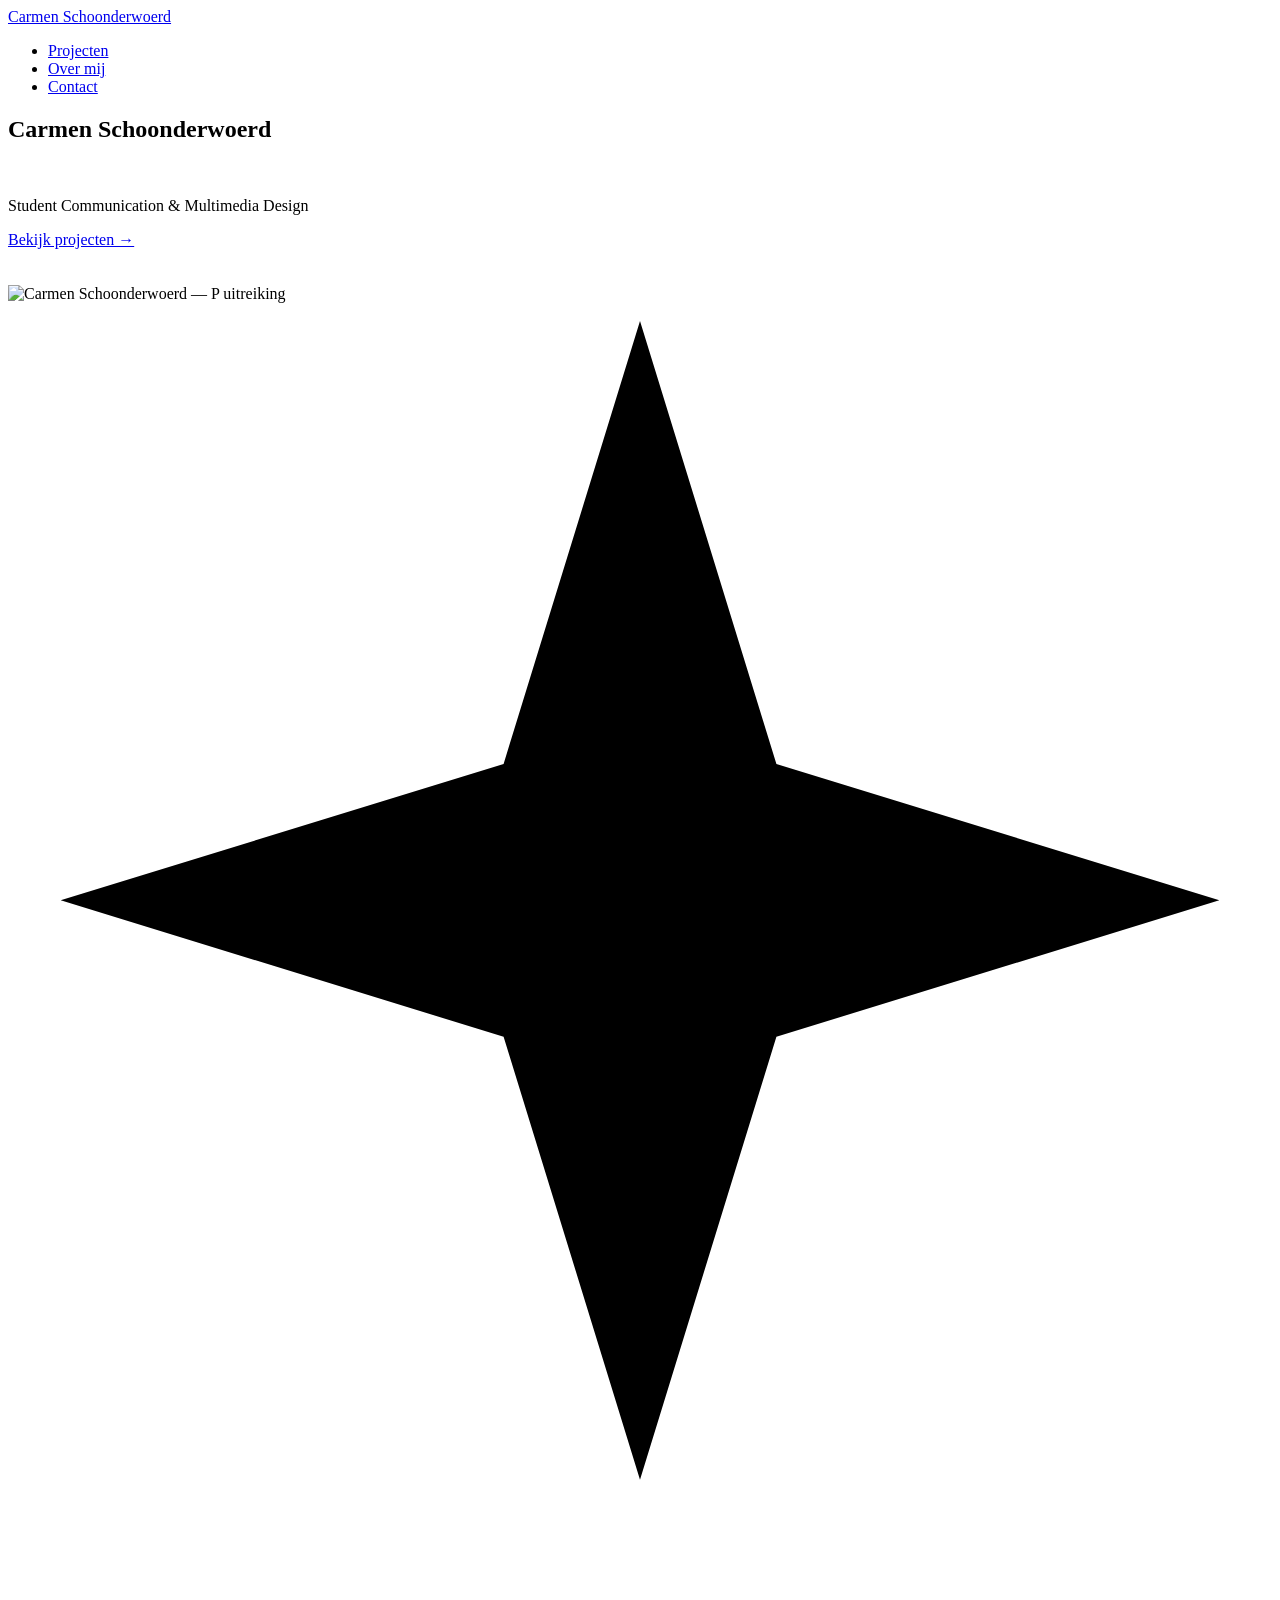
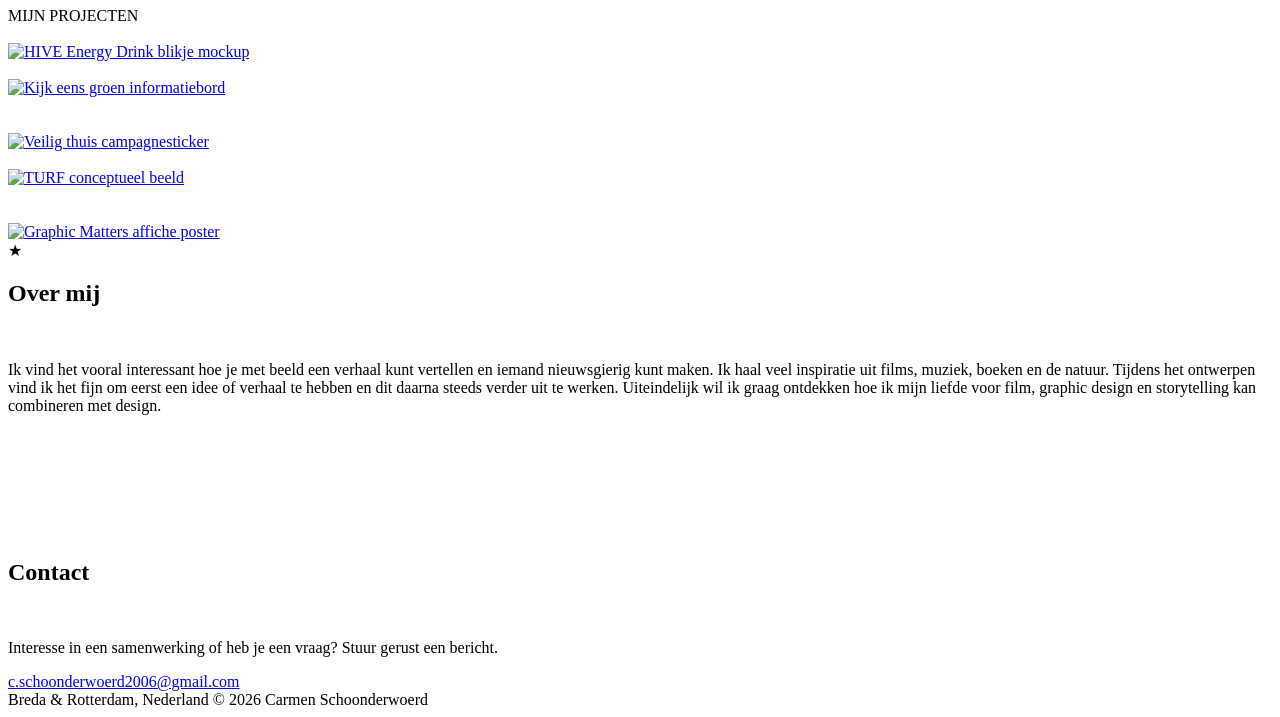
==== commit 70fb0f95: "Add files via upload" ====
--- a/index.html
+++ b/index.html
@@ -6,7 +6,7 @@
   <title>Carmen Schoonderwoerd — Portfolio</title>
   <meta name="description" content="Portfolio van Carmen Schoonderwoerd — Student Communication & Multimedia Design aan Avans Hogeschool.">
   <link rel="icon" type="image/png" href="assets/images/flower_blue_transparent.png">
-  <link rel="stylesheet" href="style.css">
+  <link rel="stylesheet" href="css/style.css">
 </head>
 <body id="top">
 
@@ -263,6 +263,6 @@
     </section>
   </main>
 
-  <script src="main.js"></script>
+  <script src="js/main.js"></script>
 </body>
 </html>
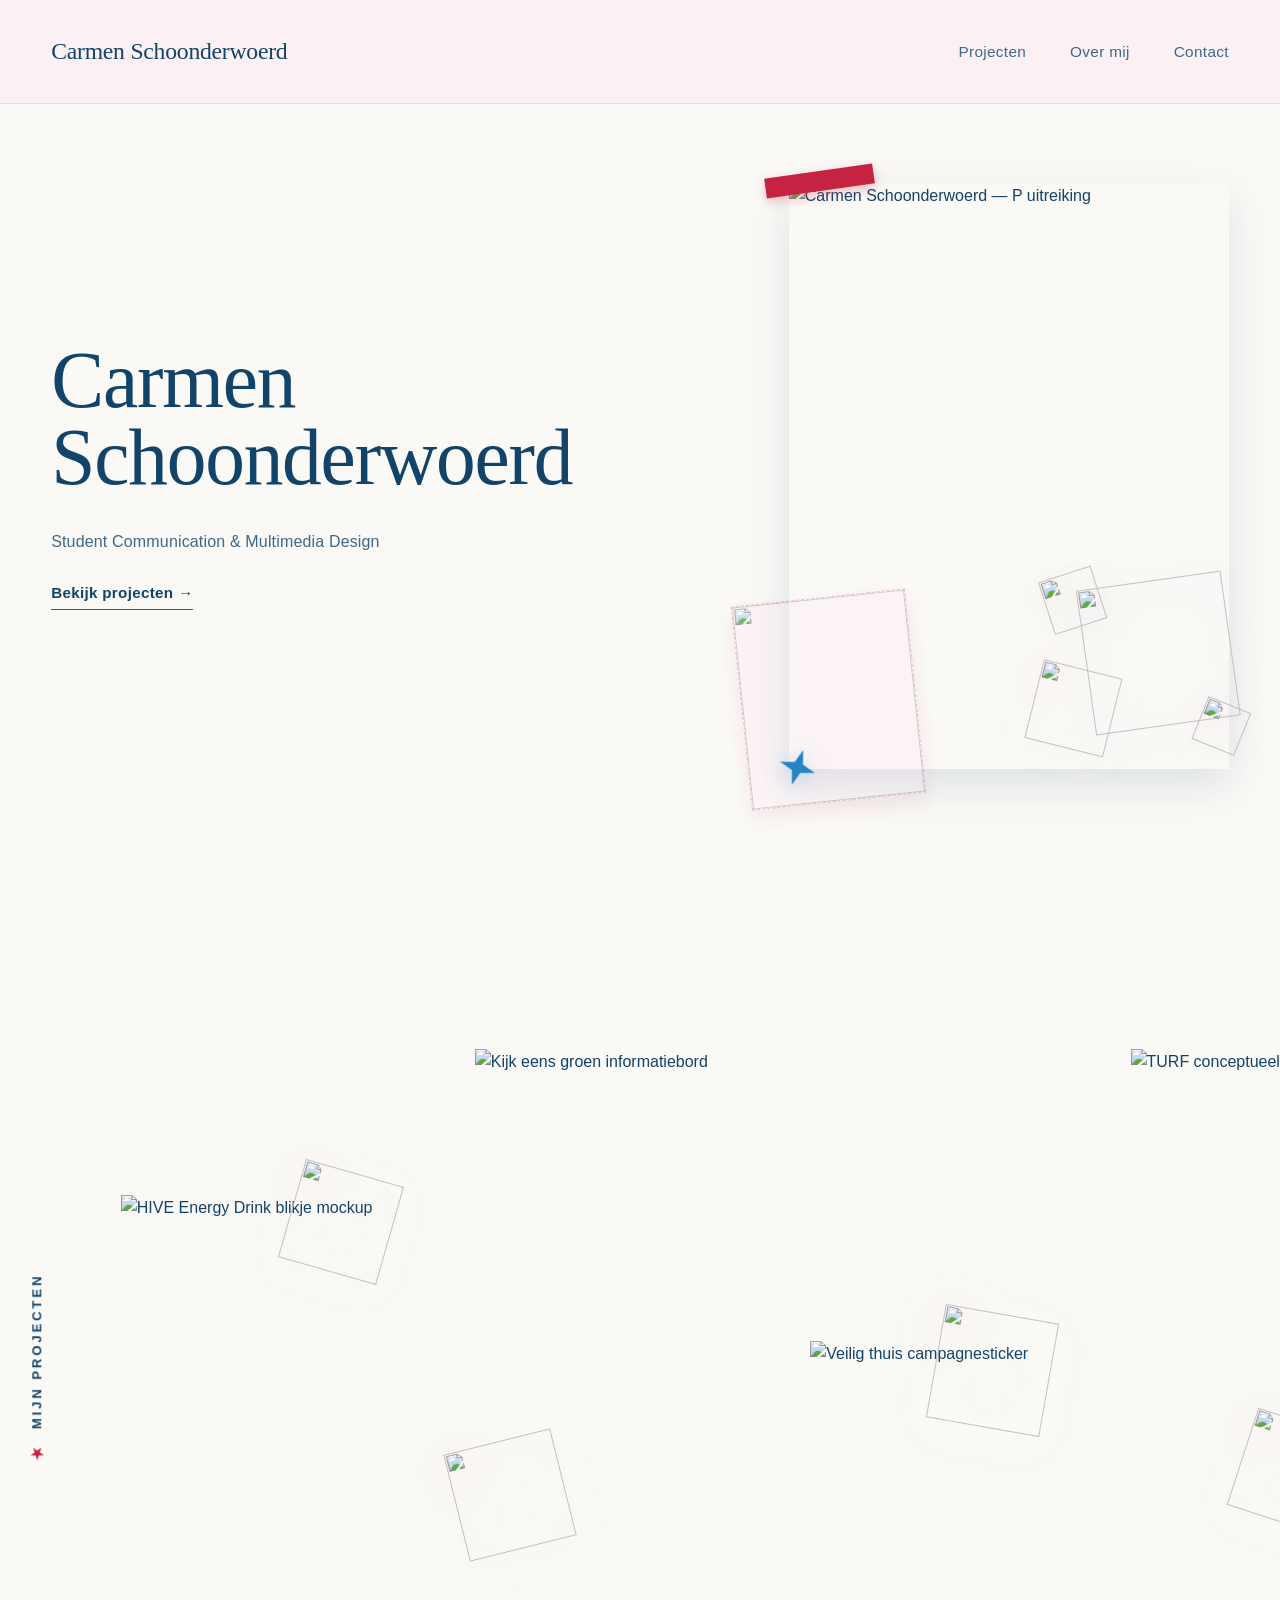
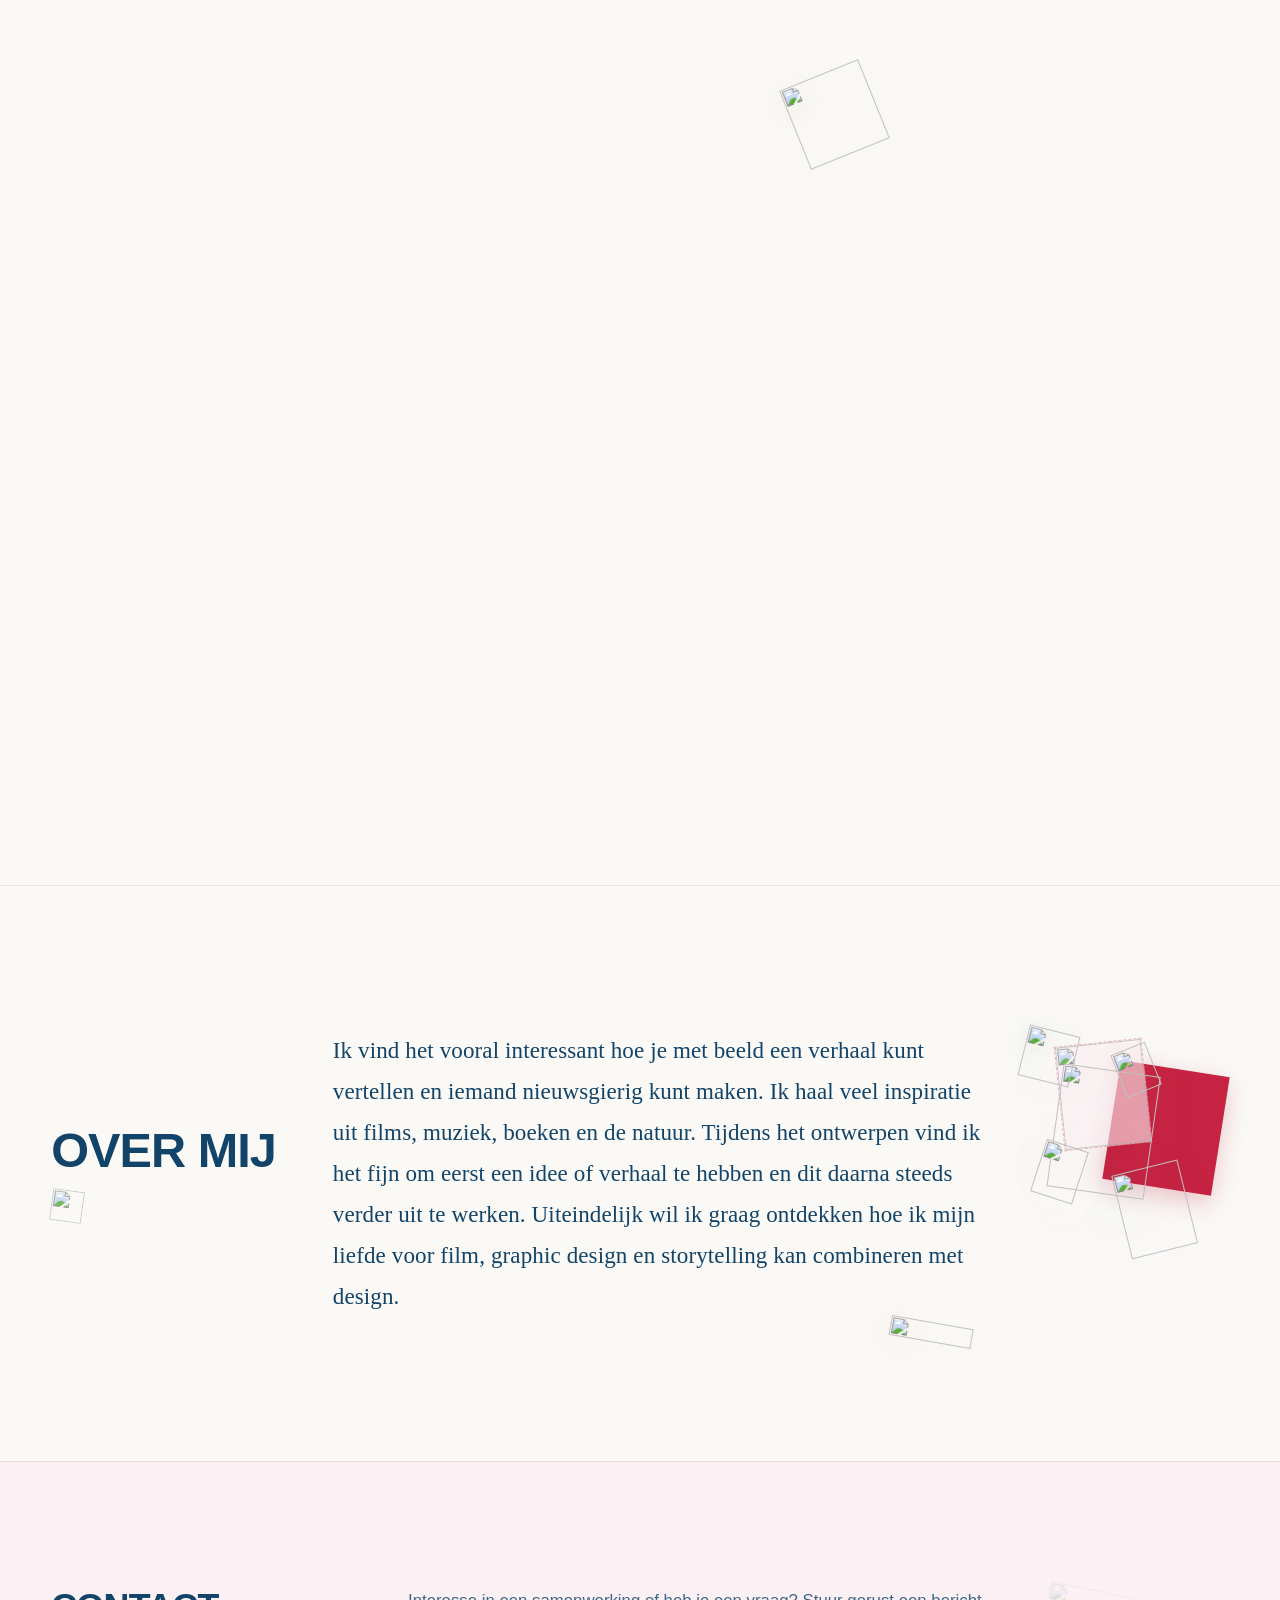
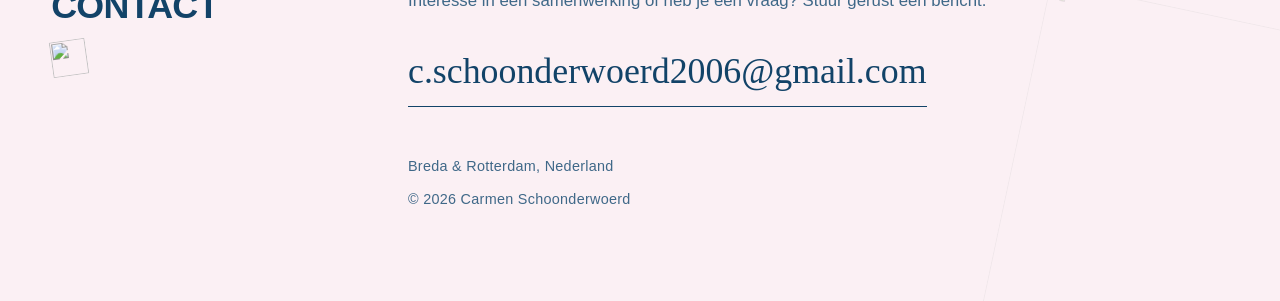
==== commit f76480d7: "Add files via upload" ====
--- a/index.html
+++ b/index.html
@@ -6,7 +6,7 @@
   <title>Carmen Schoonderwoerd — Portfolio</title>
   <meta name="description" content="Portfolio van Carmen Schoonderwoerd — Student Communication & Multimedia Design aan Avans Hogeschool.">
   <link rel="icon" type="image/png" href="assets/images/flower_blue_transparent.png">
-  <link rel="stylesheet" href="css/style.css">
+  <link rel="stylesheet" href="style.css">
 </head>
 <body id="top">
 
@@ -263,6 +263,6 @@
     </section>
   </main>
 
-  <script src="js/main.js"></script>
+  <script src="main.js"></script>
 </body>
 </html>
--- a/style.css
+++ b/style.css
@@ -0,0 +1,1736 @@
+/* ==========================================================================
+   CARMEN SCHOONDERWOERD — PORTFOLIO STYLESHEET
+   Clean, Minimalist, Typographically Strong & Editorial
+   ========================================================================== */
+
+/* --------------------------------------------------------------------------
+   1. FONTS & DESIGN VARIABLES
+   -------------------------------------------------------------------------- */
+@import url('https://fonts.googleapis.com/css2?family=Bodoni+Moda:ital,opsz,wght@0,6..96,300..600;1,6..96,300..600&family=Plus+Jakarta+Sans:wght@300;400;500;600;700&family=Syne:wght@700;800&display=swap');
+
+@font-face {
+  font-family: 'Daith';
+  src: url('assets/fonts/daith.ttf') format('truetype');
+  font-weight: 100 900;
+  font-style: normal;
+  font-display: swap;
+}
+
+:root {
+  /* Typography */
+  --font-serif: 'Bodoni Moda', 'Didot', 'Bodoni MT', Georgia, serif;
+  --font-sans: 'Plus Jakarta Sans', -apple-system, BlinkMacSystemFont, 'Segoe UI', Roboto, Helvetica, Arial, sans-serif;
+  --font-display-sans: 'Syne', 'Plus Jakarta Sans', -apple-system, sans-serif;
+
+  /* Palette: Calm, off-white foundation with moodboard inspiration */
+  --color-bg: #faf9f6;
+  --color-bg-subtle: #f4f2ed;
+  --color-text: #124368;             /* Refined dark inkt navy blue */
+  --color-text-muted: #3f6888;       /* Blue-slate for secondary text */
+  --color-text-light: #648ba8;       /* Subtle blue-slate for borders and labels */
+  --color-border: #e8e5df;
+  --color-border-subtle: #eeece6;
+  
+  /* Expressive Moodboard Colors: Pink, Red, Blue, Print Accents */
+  --color-pink-soft: #fbf0f4;        /* Soft pastel pink for header bar and contact block */
+  --color-pink-accent: #df93a7;      /* Warm rose pink border & accent */
+  --color-pink-vibrant: #ef8ca3;     /* Moodboard hot rose pink */
+  --color-pink-text: #d84578;        /* Duidelijk roze, leesbare tekstkleur voor koppen in projecten */
+  --color-pink-deep: #d83a78;        /* Bold magenta pink from "nora en pure" */
+  --color-red-moodboard: #c62241;    /* Rich crimson / cadmium red from moodboard */
+  --color-blue-dark: #124368;        /* Midnight ink navy */
+  --color-blue-azure: #2585c4;       /* Moodboard cyan/azure blue */
+  --color-blue-deep: #092c46;        /* Deep navy */
+  --color-blue-hover: #2183c5;       /* Dynamic blue hover state */
+  --color-yellow-lime: #f4ea6c;      /* Lime accent from flower sticker */
+
+  /* Layout */
+  --max-width: 1480px;
+  --header-height: 104px;            /* Prominent, breder roze balk bovenaan */
+}
+
+/* --------------------------------------------------------------------------
+   2. RESET & BASE STYLES
+   -------------------------------------------------------------------------- */
+*, *::before, *::after {
+  box-sizing: border-box;
+  margin: 0;
+  padding: 0;
+}
+
+html {
+  scroll-behavior: smooth;
+  font-size: 16px;
+  background-color: var(--color-bg);
+  color: var(--color-text);
+  -webkit-font-smoothing: antialiased;
+  -moz-osx-font-smoothing: grayscale;
+}
+
+body {
+  font-family: var(--font-sans);
+  background-color: var(--color-bg);
+  color: var(--color-text);
+  line-height: 1.6;
+  overflow-x: hidden;
+  position: relative;
+}
+
+img {
+  max-width: 100%;
+  height: auto;
+  display: block;
+}
+
+a {
+  color: inherit;
+  text-decoration: none;
+}
+
+/* --------------------------------------------------------------------------
+   3. MINIMAL HEADER & NAVIGATION
+   -------------------------------------------------------------------------- */
+.site-header {
+  position: fixed;
+  top: 0;
+  left: 0;
+  width: 100%;
+  height: var(--header-height);
+  z-index: 100;
+  background-color: var(--color-pink-soft); /* Exact same soft pink as contact section (#fbf0f4) */
+  backdrop-filter: blur(12px);
+  -webkit-backdrop-filter: blur(12px);
+  border-bottom: 1px solid rgba(223, 147, 167, 0.32);
+  transition: border-color 0.3s ease, box-shadow 0.3s ease;
+}
+
+.site-header.is-scrolled {
+  border-bottom-color: rgba(223, 147, 167, 0.45);
+  box-shadow: 0 4px 20px rgba(223, 147, 167, 0.12);
+}
+
+.nav-container {
+  max-width: var(--max-width);
+  height: 100%;
+  margin: 0 auto;
+  padding: 0 clamp(24px, 4vw, 64px);
+  display: flex;
+  justify-content: space-between;
+  align-items: center;
+}
+
+/* Brand Name on One Line */
+.brand-name {
+  font-family: var(--font-serif);
+  font-size: clamp(1.22rem, 1.9vw, 1.48rem);
+  font-weight: 400;
+  letter-spacing: -0.01em;
+  color: var(--color-text);
+  white-space: nowrap;
+  transition: opacity 0.25s ease, transform 0.25s ease;
+}
+
+.brand-name:hover {
+  opacity: 0.85;
+  transform: translateX(2px);
+}
+
+/* Navigation Links (Projects, About, Contact) */
+.site-nav .nav-list {
+  display: flex;
+  align-items: center;
+  gap: clamp(24px, 3.5vw, 44px);
+  list-style: none;
+}
+
+.site-nav .nav-link {
+  font-family: var(--font-sans);
+  font-size: 0.96rem;
+  font-weight: 500;
+  color: var(--color-text-muted);
+  letter-spacing: 0.02em;
+  transition: color 0.25s ease;
+  position: relative;
+  padding: 6px 0;
+}
+
+.site-nav .nav-link:hover,
+.site-nav .nav-link.active {
+  color: var(--color-text);
+}
+
+.site-nav .nav-link::after {
+  content: '';
+  position: absolute;
+  bottom: 0;
+  left: 0;
+  width: 0%;
+  height: 2px;
+  background-color: var(--color-red-moodboard);
+  transition: width 0.25s cubic-bezier(0.16, 1, 0.3, 1);
+}
+
+.site-nav .nav-link:hover::after,
+.site-nav .nav-link.active::after {
+  width: 100%;
+}
+
+/* --------------------------------------------------------------------------
+   4. OPENINGSSCHERM / HERO SECTION
+   -------------------------------------------------------------------------- */
+.hero-section {
+  min-height: 100vh;
+  display: flex;
+  align-items: center;
+  padding: calc(var(--header-height) + 20px) clamp(24px, 4vw, 64px) clamp(40px, 8vh, 80px);
+  background-color: var(--color-bg);
+  position: relative;
+  overflow: hidden; /* Bleed shapes safely without page horizontal scroll */
+}
+
+.hero-container {
+  max-width: var(--max-width);
+  width: 100%;
+  margin: 0 auto;
+  display: grid;
+  grid-template-columns: 1.25fr 0.85fr;
+  gap: clamp(40px, 6vw, 100px);
+  align-items: center;
+}
+
+/* Left: Typography & Editorial Kicker */
+.hero-left {
+  text-align: left;
+  display: flex;
+  flex-direction: column;
+  justify-content: center;
+  z-index: 2;
+}
+
+.hero-kicker-tag {
+  display: inline-flex;
+  align-items: center;
+  gap: 8px;
+  font-family: var(--font-display-sans);
+  font-size: 0.78rem;
+  font-weight: 800;
+  letter-spacing: 0.14em;
+  text-transform: uppercase;
+  color: var(--color-red-moodboard);
+  background: rgba(239, 140, 163, 0.18);
+  border: 1px solid rgba(198, 34, 65, 0.32);
+  padding: 6px 14px;
+  border-radius: 999px;
+  margin-bottom: clamp(16px, 2.5vh, 24px);
+  width: fit-content;
+  box-shadow: 0 2px 8px rgba(198, 34, 65, 0.08);
+}
+
+.kicker-star {
+  font-size: 0.85rem;
+  color: var(--color-red-moodboard);
+}
+
+.hero-heading-wrap {
+  position: relative;
+  display: inline-block;
+  width: fit-content;
+}
+
+.hero-name {
+  font-family: var(--font-serif);
+  font-weight: 300;
+  font-optical-sizing: auto;
+  color: var(--color-text);
+  display: flex;
+  flex-direction: column;
+  line-height: 0.98;
+  letter-spacing: -0.015em;
+  margin-bottom: clamp(24px, 3.5vh, 36px);
+  font-size: clamp(3.2rem, 6.2vw, 5.8rem);
+}
+
+.hero-floating-flower {
+  position: absolute;
+  top: -30px;
+  right: -52px;
+  width: clamp(72px, 8.5vw, 110px);
+  height: auto;
+  pointer-events: none;
+  filter: drop-shadow(0 8px 20px rgba(12, 75, 117, 0.22));
+  transform: rotate(-12deg);
+  transition: transform 0.45s cubic-bezier(0.16, 1, 0.3, 1);
+}
+
+.hero-heading-wrap:hover .hero-floating-flower {
+  transform: rotate(12deg) scale(1.12);
+}
+
+.hero-name-line {
+  display: block;
+  white-space: nowrap;
+}
+
+.hero-role {
+  font-family: var(--font-sans);
+  font-size: clamp(0.95rem, 1.25vw, 1.12rem);
+  font-weight: 400;
+  color: var(--color-text-muted);
+  letter-spacing: 0.01em;
+  margin-bottom: clamp(20px, 3vh, 32px);
+}
+
+.hero-cta-link {
+  display: inline-flex;
+  align-items: center;
+  gap: 8px;
+  font-family: var(--font-sans);
+  font-size: 0.95rem;
+  font-weight: 600;
+  color: var(--color-text);
+  letter-spacing: 0.02em;
+  width: fit-content;
+  transition: transform 0.25s ease, color 0.25s ease;
+  border-bottom: 1.5px solid var(--color-red-moodboard);
+  padding-bottom: 4px;
+}
+
+.hero-cta-link:hover {
+  transform: translateX(5px);
+  color: var(--color-red-moodboard);
+}
+
+/* Right: Portrait Photo with Rich Moodboard Composition */
+.hero-right {
+  display: flex;
+  justify-content: flex-end;
+  align-items: center;
+  position: relative;
+}
+
+.hero-photo-wrapper {
+  position: relative;
+  width: 100%;
+  max-width: 440px;
+  overflow: visible;
+}
+
+/* Background Layer 1: Torn Pink Crinkled Paper Peeking Out */
+.hero-layer-torn-paper {
+  position: absolute;
+  top: -48px;
+  right: -68px;
+  width: clamp(190px, 22vw, 270px);
+  z-index: 1;
+  pointer-events: none;
+  transform: rotate(8deg);
+  filter: drop-shadow(0 12px 26px rgba(223, 147, 167, 0.35));
+  opacity: 0.96;
+  transition: transform 0.5s cubic-bezier(0.16, 1, 0.3, 1);
+}
+
+.hero-layer-torn-paper img {
+  width: 100%;
+  height: auto;
+  display: block;
+}
+
+/* Background Layer 2: Printed Red Halftone Raster Patch */
+.hero-layer-halftone {
+  position: absolute;
+  bottom: -32px;
+  left: -48px;
+  width: clamp(125px, 14vw, 175px);
+  height: clamp(140px, 16vw, 210px);
+  z-index: 1;
+  pointer-events: none;
+  overflow: hidden;
+  opacity: 0.82;
+  transform: rotate(-6deg);
+  border: 1.5px dashed rgba(198, 34, 65, 0.32);
+  background-color: rgba(251, 240, 244, 0.7);
+  box-shadow: 0 8px 20px rgba(198, 34, 65, 0.1);
+  transition: transform 0.5s cubic-bezier(0.16, 1, 0.3, 1);
+}
+
+.hero-layer-halftone img {
+  width: 100%;
+  height: 100%;
+  object-fit: cover;
+  display: block;
+}
+
+/* Cutout Graphic Color Strip in Crimson Red */
+.hero-cutout-strip {
+  position: absolute;
+  top: -12px;
+  left: -24px;
+  width: clamp(75px, 8.5vw, 110px);
+  height: 20px;
+  background-color: var(--color-red-moodboard);
+  z-index: 3;
+  transform: rotate(-8deg);
+  box-shadow: 0 4px 12px rgba(198, 34, 65, 0.28);
+  pointer-events: none;
+  transition: transform 0.4s ease;
+}
+
+/* Clean Rectangular Portrait Photo */
+.hero-photo {
+  width: 100%;
+  height: auto;
+  aspect-ratio: 3 / 4;
+  max-height: 68vh;
+  object-fit: cover;
+  object-position: center 22%;
+  border-radius: 0;
+  display: block;
+  position: relative;
+  z-index: 2;
+  box-shadow: 0 16px 40px rgba(18, 67, 104, 0.12);
+}
+
+/* Hand-Drawn Ink Star with Pink Sparks (Top Left of Portrait) */
+.hero-star-ink {
+  position: absolute;
+  top: -65px;
+  left: -18px;
+  width: clamp(72px, 8vw, 98px);
+  height: auto;
+  z-index: 4;
+  pointer-events: none;
+  transform: rotate(-8deg);
+  filter: drop-shadow(0 6px 16px rgba(18, 67, 104, 0.16));
+  transition: transform 0.5s cubic-bezier(0.16, 1, 0.3, 1);
+}
+
+.hero-star-ink img {
+  width: 100%;
+  height: auto;
+  display: block;
+}
+
+/* Playful Azure Star at Bottom Left */
+.hero-mini-star {
+  position: absolute;
+  bottom: -20px;
+  left: -12px;
+  width: clamp(28px, 3.2vw, 40px);
+  height: clamp(28px, 3.2vw, 40px);
+  z-index: 5;
+  pointer-events: none;
+  color: var(--color-blue-azure);
+  fill: currentColor;
+  transform: rotate(18deg);
+  filter: drop-shadow(0 4px 10px rgba(37, 133, 196, 0.3));
+}
+
+.hero-mini-star svg {
+  width: 100%;
+  height: 100%;
+  display: block;
+}
+
+/* Floral Composition at Portrait Photo: Graphic Screenprint Flowers + Soft Painterly Wildflowers */
+.hero-collage-accent {
+  position: absolute;
+  bottom: -48px;
+  right: -52px;
+  width: clamp(170px, 20vw, 240px);
+  height: clamp(170px, 20vw, 240px);
+  z-index: 4;
+  pointer-events: none;
+  overflow: visible;
+}
+
+/* 1. Large blue screenprint flower */
+.collage-flower-blue {
+  position: absolute;
+  top: 0;
+  right: 6px;
+  width: 78%;
+  height: 78%;
+  object-fit: contain;
+  z-index: 2;
+  transform: rotate(-8deg);
+  filter: drop-shadow(0 8px 22px rgba(12, 75, 117, 0.22));
+  transition: transform 0.45s cubic-bezier(0.16, 1, 0.3, 1);
+}
+
+/* 2. Soft painterly pink cosmos flower */
+.collage-flower-soft-pink {
+  position: absolute;
+  bottom: 4px;
+  left: -16px;
+  width: 58%;
+  height: 58%;
+  object-fit: contain;
+  z-index: 4;
+  transform: rotate(14deg);
+  filter: drop-shadow(0 6px 16px rgba(223, 147, 167, 0.25));
+  transition: transform 0.45s cubic-bezier(0.16, 1, 0.3, 1);
+}
+
+/* 3. Soft painterly cream flower */
+.collage-flower-cream {
+  position: absolute;
+  top: -15px;
+  left: 12px;
+  width: 48%;
+  height: 48%;
+  object-fit: contain;
+  z-index: 3;
+  transform: rotate(-18deg);
+  filter: drop-shadow(0 6px 14px rgba(200, 160, 100, 0.22));
+  transition: transform 0.45s cubic-bezier(0.16, 1, 0.3, 1);
+}
+
+/* 4. Small graphic pink flower peeking out */
+.collage-flower-mini-pink {
+  position: absolute;
+  bottom: 0;
+  right: -10px;
+  width: 44%;
+  height: 44%;
+  object-fit: contain;
+  z-index: 1;
+  transform: rotate(22deg);
+  filter: drop-shadow(0 6px 14px rgba(239, 140, 163, 0.22));
+  transition: transform 0.45s cubic-bezier(0.16, 1, 0.3, 1);
+}
+
+.hero-photo-wrapper:hover .hero-layer-torn-paper {
+  transform: rotate(12deg) scale(1.03);
+}
+
+.hero-photo-wrapper:hover .hero-layer-halftone {
+  transform: rotate(-9deg) scale(1.04);
+}
+
+.hero-photo-wrapper:hover .hero-star-ink {
+  transform: rotate(4deg) scale(1.1);
+}
+
+.hero-photo-wrapper:hover .collage-flower-blue {
+  transform: rotate(-3deg) scale(1.06);
+}
+
+.hero-photo-wrapper:hover .collage-flower-soft-pink {
+  transform: rotate(20deg) scale(1.09);
+}
+
+.hero-photo-wrapper:hover .collage-flower-cream {
+  transform: rotate(-10deg) scale(1.09);
+}
+
+.hero-photo-wrapper:hover .collage-flower-mini-pink {
+  transform: rotate(28deg) scale(1.08);
+}
+
+/* --------------------------------------------------------------------------
+   5. PROJECTS: HORIZONTAL SCROLLING EXHIBITION
+   -------------------------------------------------------------------------- */
+.projects-scroll-wrapper {
+  position: relative;
+  width: 100%;
+  background-color: var(--color-bg);
+}
+
+.projects-sticky-viewport {
+  position: sticky;
+  top: 0;
+  height: 100vh;
+  width: 100%;
+  overflow: hidden;
+  display: flex;
+  align-items: center;
+  background-color: var(--color-bg);
+  padding-top: var(--header-height);
+}
+
+/* Subtle Vertical Indicator on the Left */
+.projects-sidebar-label {
+  position: absolute;
+  left: clamp(20px, 3.5vw, 54px);
+  top: 52%;
+  transform: translateY(-50%) rotate(180deg);
+  writing-mode: vertical-rl;
+  z-index: 10;
+  pointer-events: none;
+  font-family: var(--font-display-sans);
+  font-size: 0.82rem;
+  font-weight: 800;
+  letter-spacing: 0.22em;
+  color: var(--color-blue-dark);
+  text-transform: uppercase;
+  display: flex;
+  align-items: center;
+  gap: 12px;
+}
+
+.projects-sidebar-label::before {
+  content: '★';
+  color: var(--color-red-moodboard);
+  font-size: 0.95rem;
+}
+
+/* Horizontal Track */
+.projects-track {
+  display: flex;
+  align-items: center;
+  gap: clamp(50px, 8vw, 130px);
+  padding-left: clamp(80px, 11vw, 180px);
+  padding-right: clamp(100px, 15vw, 240px);
+  height: 100%;
+  will-change: transform;
+  transform: translate3d(0, 0, 0);
+}
+
+/* Outer Margin Accents: Halftone & Cutout (Calm & Sits with Ample Distance to Work) */
+.track-outer-accent {
+  flex-shrink: 0;
+  display: flex;
+  flex-direction: column;
+  align-items: center;
+  justify-content: center;
+  pointer-events: none;
+  user-select: none;
+}
+
+.track-accent-start {
+  margin-right: clamp(40px, 6vw, 90px);
+  gap: 16px;
+}
+
+.track-halftone-swatch {
+  width: clamp(85px, 9.5vw, 125px);
+  height: clamp(95px, 10.5vw, 145px);
+  overflow: hidden;
+  opacity: 0.72;
+  border: 1.5px dashed rgba(198, 34, 65, 0.35);
+  background: rgba(251, 240, 244, 0.6);
+  transform: rotate(-4deg);
+  box-shadow: 0 4px 14px rgba(18, 67, 104, 0.06);
+}
+
+.track-halftone-swatch img {
+  width: 100%;
+  height: 100%;
+  object-fit: cover;
+  display: block;
+}
+
+.track-star-mark {
+  font-size: 1.35rem;
+  color: var(--color-red-moodboard);
+  opacity: 0.85;
+  transform: rotate(12deg);
+}
+
+.track-accent-end {
+  margin-left: clamp(40px, 6vw, 90px);
+  gap: 14px;
+}
+
+.track-paper-tab {
+  width: clamp(75px, 8.5vw, 110px);
+  height: 20px;
+  background: var(--color-pink-vibrant);
+  transform: rotate(6deg);
+  opacity: 0.85;
+  box-shadow: 0 3px 8px rgba(223, 147, 167, 0.3);
+}
+
+/* Project Item: Clean, No Borders, No Shadows, No Rounded Corners */
+.project-item {
+  flex-shrink: 0;
+  position: relative;
+  display: flex;
+  flex-direction: column;
+  justify-content: center;
+}
+
+.project-link {
+  display: block;
+  text-decoration: none;
+  cursor: pointer;
+  border-radius: 0;
+  position: relative;
+  z-index: 5;
+  transition: opacity 0.3s ease, transform 0.4s cubic-bezier(0.16, 1, 0.3, 1);
+}
+
+.project-link:hover {
+  opacity: 0.92;
+  transform: scale(1.015);
+}
+
+.project-image-box {
+  display: block;
+  overflow: hidden;
+  border-radius: 0;
+  background: transparent;
+  position: relative;
+  z-index: 5;
+}
+
+.project-img {
+  display: block;
+  width: auto;
+  max-width: none;
+  border-radius: 0;
+  object-fit: contain;
+  position: relative;
+  z-index: 5;
+  /* Original colors preserved */
+}
+
+/* Floral Accents Floating in Whitespace (Never Overlapping Photos) */
+.project-deco-flower {
+  position: absolute;
+  pointer-events: none;
+  z-index: 10; /* Overlap photos */
+  transition: transform 0.45s cubic-bezier(0.16, 1, 0.3, 1);
+}
+
+.project-deco-flower img {
+  width: 100%;
+  height: 100%;
+  object-fit: contain;
+  display: block;
+}
+
+/* 1. HIVE: Cream wildflower overlapping top-right of can mockup */
+.deco-hive-1 {
+  top: -24px;
+  right: -20px;
+  width: clamp(75px, 8.5vw, 102px);
+  height: clamp(75px, 8.5vw, 102px);
+  transform: rotate(16deg);
+  filter: drop-shadow(0 8px 20px rgba(223, 147, 167, 0.28));
+}
+
+/* 2. Kijk eens groen: Soft pink cosmos overlapping bottom-left of board */
+.deco-groen-1 {
+  bottom: -24px;
+  left: -20px;
+  width: clamp(80px, 9vw, 110px);
+  height: clamp(80px, 9vw, 110px);
+  transform: rotate(-14deg);
+  filter: drop-shadow(0 8px 22px rgba(223, 147, 167, 0.3));
+}
+
+/* 3. Veilig thuis: Flowers overlapping corners of sticker */
+.deco-veilig-1 {
+  top: -28px;
+  right: -22px;
+  width: clamp(82px, 9.5vw, 115px);
+  height: clamp(82px, 9.5vw, 115px);
+  transform: rotate(10deg);
+  filter: drop-shadow(0 10px 24px rgba(239, 140, 163, 0.28));
+}
+
+.deco-veilig-2 {
+  bottom: -20px;
+  left: -18px;
+  width: clamp(62px, 7vw, 85px);
+  height: clamp(62px, 7vw, 85px);
+  transform: rotate(-22deg);
+  filter: drop-shadow(0 6px 16px rgba(200, 160, 100, 0.25));
+}
+
+/* 4. TURF: Soft painterly pink flower overlapping bottom-right of concept art */
+.deco-turf-1 {
+  bottom: -24px;
+  right: -18px;
+  width: clamp(76px, 8.5vw, 102px);
+  height: clamp(76px, 8.5vw, 102px);
+  transform: rotate(18deg);
+  filter: drop-shadow(0 8px 20px rgba(223, 147, 167, 0.28));
+}
+
+/* 5. Graphic matters: Flowers overlapping corners of poster */
+.deco-gm-1 {
+  top: -30px;
+  left: -24px;
+  width: clamp(90px, 10vw, 125px);
+  height: clamp(90px, 10vw, 125px);
+  transform: rotate(-12deg);
+  filter: drop-shadow(0 10px 26px rgba(12, 75, 117, 0.26));
+}
+
+.deco-gm-2 {
+  bottom: -24px;
+  right: -20px;
+  width: clamp(70px, 8vw, 95px);
+  height: clamp(70px, 8vw, 95px);
+  transform: rotate(14deg);
+  filter: drop-shadow(0 6px 16px rgba(200, 160, 100, 0.25));
+}
+
+.project-item:hover .deco-hive-1 {
+  transform: rotate(24deg) scale(1.08);
+}
+.project-item:hover .deco-groen-1 {
+  transform: rotate(-8deg) scale(1.08);
+}
+.project-item:hover .deco-veilig-1 {
+  transform: rotate(16deg) scale(1.07);
+}
+.project-item:hover .deco-veilig-2 {
+  transform: rotate(-14deg) scale(1.09);
+}
+.project-item:hover .deco-turf-1 {
+  transform: rotate(26deg) scale(1.08);
+}
+.project-item:hover .deco-gm-1 {
+  transform: rotate(-6deg) scale(1.06);
+}
+.project-item:hover .deco-gm-2 {
+  transform: rotate(22deg) scale(1.09);
+}
+
+/* Staggered Vertical Heights & Individual Image Sizes */
+
+/* 1. HIVE: Landscape can mockup */
+.project-item[data-project="hive"] .project-img {
+  height: clamp(320px, 46vh, 500px);
+}
+.project-stagger-center {
+  align-self: center;
+}
+
+/* 2. Kijk eens groen: Landscape board, staggered top */
+.project-item[data-project="kijk-eens-groen"] .project-img {
+  height: clamp(360px, 53vh, 560px);
+}
+.project-stagger-top {
+  align-self: flex-start;
+  margin-top: clamp(20px, 5vh, 60px);
+}
+
+/* 3. Veilig thuis: Square sticker, staggered bottom */
+.project-item[data-project="veilig-thuis"] .project-img {
+  height: clamp(310px, 44vh, 470px);
+}
+.project-stagger-bottom {
+  align-self: flex-end;
+  margin-bottom: clamp(30px, 7vh, 80px);
+}
+
+/* 4. TURF: Conceptual AI image, staggered top */
+.project-item[data-project="turf"] .project-img {
+  height: clamp(340px, 50vh, 520px);
+}
+
+/* 5. Graphic matters: Tall portrait poster, centered */
+.project-item[data-project="graphic-matters"] .project-img {
+  height: clamp(420px, 64vh, 680px);
+}
+
+/* --------------------------------------------------------------------------
+   6. OVER MIJ / ABOUT SECTION
+   -------------------------------------------------------------------------- */
+.about-section {
+  padding: clamp(100px, 16vh, 180px) clamp(24px, 4vw, 64px);
+  background-color: var(--color-bg);
+  border-top: 1px solid var(--color-border);
+  position: relative;
+}
+
+.about-container {
+  max-width: var(--max-width);
+  margin: 0 auto;
+  display: grid;
+  grid-template-columns: clamp(170px, 18vw, 240px) 1fr clamp(140px, 16vw, 190px);
+  gap: clamp(32px, 4vw, 70px);
+  align-items: center;
+}
+
+.about-header-col {
+  display: flex;
+  flex-direction: column;
+  align-items: flex-start;
+}
+
+.about-kicker-tag {
+  display: inline-flex;
+  align-items: center;
+  gap: 8px;
+  font-family: var(--font-display-sans);
+  font-size: 0.76rem;
+  font-weight: 800;
+  letter-spacing: 0.14em;
+  text-transform: uppercase;
+  color: var(--color-red-moodboard);
+  background: rgba(239, 140, 163, 0.18);
+  border: 1px solid rgba(198, 34, 65, 0.32);
+  padding: 5px 12px;
+  border-radius: 999px;
+  margin-bottom: 12px;
+  width: fit-content;
+}
+
+.about-title {
+  font-family: var(--font-display-sans);
+  font-size: clamp(2.2rem, 3.8vw, 3.6rem);
+  font-weight: 800;
+  letter-spacing: -0.02em;
+  text-transform: uppercase;
+  color: var(--color-text);
+  line-height: 1.05;
+  position: relative;
+}
+
+.about-header-star {
+  width: 32px;
+  height: 32px;
+  margin-top: 14px;
+  opacity: 0.85;
+  transform: rotate(8deg);
+  pointer-events: none;
+}
+
+.about-header-star img {
+  width: 100%;
+  height: 100%;
+  object-fit: contain;
+  display: block;
+}
+
+.about-content-col {
+  max-width: 680px;
+}
+
+.about-bio-wrap {
+  position: relative;
+}
+
+.about-bio {
+  font-family: var(--font-serif);
+  font-size: clamp(1.22rem, 1.8vw, 1.58rem);
+  line-height: 1.78;
+  color: var(--color-text);
+  font-weight: 300;
+  letter-spacing: 0.005em;
+}
+
+/* Floating Flower Beside Bio Description */
+.about-bio-flower {
+  position: absolute;
+  bottom: -32px;
+  right: 15px;
+  width: clamp(60px, 6.5vw, 84px);
+  height: auto;
+  pointer-events: none;
+  transform: rotate(10deg);
+  filter: drop-shadow(0 6px 16px rgba(223, 147, 167, 0.22));
+  transition: transform 0.45s cubic-bezier(0.16, 1, 0.3, 1);
+}
+
+.about-bio-flower img {
+  width: 100%;
+  height: 100%;
+  object-fit: contain;
+  display: block;
+}
+
+.about-bio-wrap:hover .about-bio-flower {
+  transform: rotate(20deg) scale(1.12);
+}
+
+/* Rich Moodboard Collage in About Column: Flower, Cutout Color Card, Paper Texture & Print Halftone */
+.about-flower-col {
+  display: flex;
+  justify-content: center;
+  align-items: center;
+}
+
+.about-collage-wrap {
+  position: relative;
+  width: 100%;
+  max-width: 240px;
+  height: 240px;
+  pointer-events: none;
+  overflow: visible;
+}
+
+/* 1. Geometric cutout color patch in crimson red */
+.about-cutout-card {
+  position: absolute;
+  top: 14px;
+  right: 8px;
+  width: 110px;
+  height: 120px;
+  background-color: var(--color-red-moodboard);
+  transform: rotate(9deg);
+  box-shadow: 0 8px 24px rgba(198, 34, 65, 0.25);
+  z-index: 1;
+}
+
+/* 2. Torn pink crinkled paper structure */
+.about-torn-paper-layer {
+  position: absolute;
+  bottom: 10px;
+  left: -20px;
+  width: 135px;
+  z-index: 2;
+  transform: rotate(-10deg);
+  filter: drop-shadow(0 8px 20px rgba(223, 147, 167, 0.3));
+}
+
+.about-torn-paper-layer img {
+  width: 100%;
+  height: auto;
+  display: block;
+}
+
+/* 3. Printed red halftone raster swatch */
+.about-halftone-swatch {
+  position: absolute;
+  top: -12px;
+  left: 20px;
+  width: 88px;
+  height: 105px;
+  overflow: hidden;
+  z-index: 2;
+  border: 1.5px dashed rgba(198, 34, 65, 0.35);
+  background: rgba(251, 240, 244, 0.7);
+  transform: rotate(-6deg);
+  opacity: 0.85;
+}
+
+.about-halftone-swatch img {
+  width: 100%;
+  height: 100%;
+  object-fit: cover;
+  display: block;
+}
+
+/* 4. Flowers: Two-Tone Screenprints & Painterly Wildflowers */
+.about-flower-graphic-pink {
+  position: absolute;
+  top: 18px;
+  left: 12px;
+  width: 72%;
+  height: 72%;
+  object-fit: contain;
+  z-index: 3;
+  transform: rotate(8deg);
+  filter: drop-shadow(0 8px 24px rgba(239, 140, 163, 0.25));
+  transition: transform 0.45s cubic-bezier(0.16, 1, 0.3, 1);
+}
+
+.about-flower-graphic-blue {
+  position: absolute;
+  bottom: -10px;
+  right: -12px;
+  width: 60%;
+  height: 60%;
+  object-fit: contain;
+  z-index: 4;
+  transform: rotate(-14deg);
+  filter: drop-shadow(0 8px 20px rgba(12, 75, 117, 0.2));
+  transition: transform 0.45s cubic-bezier(0.16, 1, 0.3, 1);
+}
+
+.about-flower-soft-pink {
+  position: absolute;
+  bottom: 28px;
+  left: -12px;
+  width: 48%;
+  height: 48%;
+  object-fit: contain;
+  z-index: 5;
+  transform: rotate(18deg);
+  filter: drop-shadow(0 6px 16px rgba(223, 147, 167, 0.26));
+  transition: transform 0.45s cubic-bezier(0.16, 1, 0.3, 1);
+}
+
+.about-flower-cream {
+  position: absolute;
+  top: -18px;
+  right: 18px;
+  width: 44%;
+  height: 44%;
+  object-fit: contain;
+  z-index: 3;
+  transform: rotate(-22deg);
+  filter: drop-shadow(0 6px 14px rgba(200, 160, 100, 0.22));
+  transition: transform 0.45s cubic-bezier(0.16, 1, 0.3, 1);
+}
+
+/* 5. Hand-Drawn Ink Star with Pink Sparks */
+.about-star-ink {
+  position: absolute;
+  top: -24px;
+  left: -16px;
+  width: 52px;
+  height: 52px;
+  z-index: 6;
+  transform: rotate(14deg);
+  filter: drop-shadow(0 4px 12px rgba(18, 67, 104, 0.15));
+}
+
+.about-star-ink img {
+  width: 100%;
+  height: 100%;
+  object-fit: contain;
+  display: block;
+}
+
+.about-section:hover .about-flower-graphic-pink {
+  transform: rotate(14deg) scale(1.05);
+}
+
+.about-section:hover .about-flower-graphic-blue {
+  transform: rotate(-6deg) scale(1.07);
+}
+
+.about-section:hover .about-flower-soft-pink {
+  transform: rotate(24deg) scale(1.09);
+}
+
+.about-section:hover .about-flower-cream {
+  transform: rotate(-12deg) scale(1.08);
+}
+
+.about-section:hover .about-cutout-card {
+  transform: rotate(14deg) scale(1.04);
+}
+
+.about-section:hover .about-star-ink {
+  transform: rotate(26deg) scale(1.12);
+}
+
+/* --------------------------------------------------------------------------
+   7. CONTACT SECTION (Soft Pink Color Block with Recurring Moodboard Motifs)
+   -------------------------------------------------------------------------- */
+.contact-section {
+  padding: clamp(90px, 14vh, 160px) clamp(24px, 4vw, 64px) clamp(60px, 10vh, 100px);
+  background-color: var(--color-pink-soft);
+  border-top: 1px solid rgba(223, 147, 167, 0.32);
+  position: relative;
+  overflow: hidden;
+}
+
+/* Printed Red Halftone Raster in Bottom-Right Corner */
+.contact-bg-halftone {
+  position: absolute;
+  bottom: -40px;
+  right: -40px;
+  width: clamp(200px, 24vw, 320px);
+  height: clamp(220px, 26vw, 360px);
+  pointer-events: none;
+  opacity: 0.18;
+  transform: rotate(12deg);
+  z-index: 1;
+}
+
+.contact-bg-halftone img {
+  width: 100%;
+  height: 100%;
+  object-fit: cover;
+  display: block;
+}
+
+.contact-container {
+  max-width: var(--max-width);
+  margin: 0 auto;
+  display: grid;
+  grid-template-columns: minmax(200px, 280px) 1fr;
+  gap: clamp(48px, 6vw, 100px);
+  align-items: flex-start;
+  position: relative;
+  z-index: 2;
+}
+
+.contact-header {
+  display: flex;
+  flex-direction: column;
+  align-items: flex-start;
+}
+
+.contact-title-wrap {
+  display: flex;
+  flex-direction: column;
+  align-items: flex-start;
+}
+
+.contact-title {
+  font-family: var(--font-display-sans);
+  font-size: clamp(1.8rem, 2.8vw, 2.6rem);
+  font-weight: 800;
+  letter-spacing: -0.02em;
+  text-transform: uppercase;
+  color: var(--color-text);
+  line-height: 1.05;
+  white-space: nowrap;
+}
+
+/* Normal Graphic Star in Contact Header */
+.contact-header-star {
+  width: 36px;
+  height: 36px;
+  margin-top: 14px;
+  opacity: 0.95;
+  transform: rotate(-8deg);
+  pointer-events: none;
+  transition: transform 0.45s ease;
+}
+
+.contact-header-star img {
+  width: 100%;
+  height: 100%;
+  object-fit: contain;
+  display: block;
+}
+
+.contact-header:hover .contact-header-star {
+  transform: rotate(25deg) scale(1.15);
+}
+
+.contact-body {
+  max-width: 820px;
+}
+
+.contact-intro {
+  font-family: var(--font-sans);
+  font-size: 1.05rem;
+  color: var(--color-text-muted);
+  margin-bottom: 28px;
+  line-height: 1.6;
+}
+
+.contact-email-wrap {
+  margin-bottom: 48px;
+}
+
+.contact-email-link {
+  font-family: var(--font-serif);
+  font-size: clamp(1.4rem, 2.8vw, 2.4rem);
+  font-weight: 300;
+  color: var(--color-text);
+  text-decoration: none;
+  border-bottom: 1.5px solid var(--color-text);
+  padding-bottom: 6px;
+  display: inline-block;
+  transition: color 0.25s ease, border-color 0.25s ease, transform 0.25s ease;
+}
+
+.contact-email-link:hover {
+  color: var(--color-blue-hover);
+  border-color: var(--color-blue-hover);
+  transform: translateX(4px);
+}
+
+.contact-meta {
+  display: flex;
+  flex-direction: column;
+  gap: 10px;
+  font-family: var(--font-sans);
+  font-size: 0.9rem;
+  color: var(--color-text-muted);
+  letter-spacing: 0.02em;
+}
+
+/* --------------------------------------------------------------------------
+   8. PROJECT DETAIL PAGES (Shared Minimalist Styles)
+   -------------------------------------------------------------------------- */
+.detail-main {
+  padding-top: calc(var(--header-height) + 30px);
+  padding-bottom: clamp(60px, 10vh, 120px);
+  background-color: var(--color-bg);
+}
+
+.detail-container {
+  max-width: 1200px;
+  margin: 0 auto;
+  padding: 0 clamp(24px, 4vw, 64px);
+}
+
+.detail-back-link {
+  display: inline-flex;
+  align-items: center;
+  gap: 8px;
+  font-family: var(--font-sans);
+  font-size: 0.92rem;
+  color: var(--color-text-muted);
+  text-decoration: none;
+  margin-bottom: clamp(36px, 5vh, 56px);
+  transition: transform 0.25s ease, color 0.25s ease;
+}
+
+.detail-back-link:hover {
+  transform: translateX(-4px);
+  color: var(--color-text);
+}
+
+.detail-header {
+  display: flex;
+  justify-content: space-between;
+  align-items: flex-end;
+  margin-bottom: clamp(40px, 6vh, 64px);
+  border-bottom: 1px solid var(--color-border);
+  padding-bottom: 32px;
+  gap: 20px;
+}
+
+.detail-header-inner {
+  flex: 1;
+}
+
+.detail-flower-accent {
+  width: clamp(52px, 6vw, 76px);
+  height: clamp(52px, 6vw, 76px);
+  flex-shrink: 0;
+  pointer-events: none;
+  filter: drop-shadow(0 6px 16px rgba(223, 147, 167, 0.22));
+  transform: rotate(10deg);
+  transition: transform 0.45s cubic-bezier(0.16, 1, 0.3, 1);
+}
+
+.detail-flower-accent img {
+  width: 100%;
+  height: 100%;
+  object-fit: contain;
+  display: block;
+}
+
+.detail-header:hover .detail-flower-accent {
+  transform: rotate(26deg) scale(1.12);
+}
+
+.detail-title {
+  font-family: var(--font-display-sans);
+  font-size: clamp(2.4rem, 4.8vw, 4.2rem);
+  font-weight: 800;
+  line-height: 1.05;
+  letter-spacing: -0.02em;
+  text-transform: uppercase;
+  color: var(--color-text);
+  margin-bottom: 12px;
+}
+
+.detail-tagline {
+  font-family: var(--font-sans);
+  font-size: 1.05rem;
+  color: var(--color-text-muted);
+  font-weight: 500;
+  letter-spacing: 0.04em;
+  text-transform: uppercase;
+}
+
+.detail-text-card {
+  max-width: 820px;
+  margin-top: 8px;
+  margin-bottom: clamp(28px, 4.5vh, 44px);
+}
+
+.detail-section-title {
+  font-family: var(--font-display-sans);
+  font-size: 1.35rem;
+  font-weight: 800;
+  letter-spacing: 0.04em;
+  text-transform: uppercase;
+  margin-bottom: 14px;
+  color: var(--color-pink-text); /* Helder roze, goed leesbaar */
+}
+
+.detail-body-text {
+  font-family: var(--font-sans);
+  font-size: 1.05rem;
+  line-height: 1.8;
+  color: var(--color-text);
+  margin-bottom: 24px;
+}
+
+/* General Showcase (Default) */
+.detail-showcase {
+  display: flex;
+  flex-direction: column;
+  align-items: center;
+  gap: clamp(24px, 3.5vw, 44px);
+  margin-bottom: clamp(40px, 6vh, 70px);
+}
+
+.detail-showcase-item {
+  width: 100%;
+  display: flex;
+  justify-content: center;
+}
+
+.detail-showcase-img {
+  max-width: 100%;
+  max-height: 50vh;
+  width: auto;
+  height: auto;
+  object-fit: contain;
+  border-radius: 0;
+  display: block;
+}
+
+/* HIVE: Grotere afbeeldingen, horizontaal naast elkaar */
+.detail-split-images {
+  display: grid;
+  grid-template-columns: 1fr 1fr;
+  gap: clamp(20px, 3vw, 40px);
+  width: 100%;
+  max-width: 1040px;
+  margin: 0 auto;
+  align-items: center;
+}
+
+.hive-split-images {
+  max-width: 1100px;
+  gap: clamp(24px, 3.8vw, 48px);
+}
+
+.hive-showcase-img {
+  max-height: 58vh;
+  max-width: 100%;
+  width: auto;
+  height: auto;
+  object-fit: contain;
+}
+
+.detail-video-box {
+  width: 100%;
+  max-width: 780px;
+  margin: 0 auto;
+  background: #000;
+  overflow: hidden;
+  box-shadow: 0 8px 24px rgba(18, 67, 104, 0.1);
+}
+
+.detail-video {
+  width: 100%;
+  height: auto;
+  max-height: 50vh;
+  display: block;
+}
+
+/* Graphic Matters: Grote indrukwekkende poster */
+.gm-showcase {
+  margin-top: 12px;
+  margin-bottom: clamp(36px, 6vh, 70px);
+}
+
+.gm-poster-item {
+  max-width: 620px;
+  margin: 0 auto;
+  display: flex;
+  justify-content: center;
+}
+
+.gm-poster-img {
+  max-height: 72vh;
+  max-width: 520px;
+  width: auto;
+  height: auto;
+  object-fit: contain;
+  box-shadow: 0 14px 38px rgba(18, 67, 104, 0.16);
+}
+
+/* Kijk Eens Groen: Grote video in het midden + 3 gelijke foto's horizontaal eronder */
+.groen-layout-showcase {
+  max-width: 1080px;
+  margin: 16px auto clamp(40px, 6vh, 70px);
+  display: flex;
+  flex-direction: column;
+  gap: clamp(24px, 4vw, 40px);
+  width: 100%;
+}
+
+.groen-hero-video-box {
+  width: 100%;
+  display: flex;
+  justify-content: center;
+}
+
+.groen-large-video-wrap {
+  width: 100%;
+  max-width: 840px;
+  background: #000;
+  border-radius: 4px;
+  overflow: hidden;
+  box-shadow: 0 10px 30px rgba(18, 67, 104, 0.12);
+}
+
+.groen-large-video {
+  width: 100%;
+  height: auto;
+  max-height: 54vh;
+  display: block;
+}
+
+.groen-trio-row {
+  display: grid;
+  grid-template-columns: repeat(3, 1fr);
+  gap: clamp(16px, 2.5vw, 28px);
+  width: 100%;
+  align-items: stretch;
+}
+
+.groen-trio-item {
+  width: 100%;
+  height: clamp(200px, 26vw, 270px);
+  display: flex;
+  align-items: center;
+  justify-content: center;
+  background: rgba(244, 242, 237, 0.65);
+  border-radius: 4px;
+  overflow: hidden;
+  box-shadow: 0 4px 16px rgba(18, 67, 104, 0.07);
+  padding: 12px;
+}
+
+.groen-trio-img {
+  width: 100%;
+  height: 100%;
+  object-fit: contain;
+  display: block;
+}
+
+/* Veilig Thuis: Drie uitingen horizontaal naast elkaar (sticker, poster, storyboard) */
+.veilig-thuis-trio-row {
+  display: grid;
+  grid-template-columns: repeat(3, 1fr);
+  gap: clamp(18px, 2.5vw, 32px);
+  width: 100%;
+  max-width: 1140px;
+  margin: 0 auto;
+  align-items: center;
+}
+
+.veilig-thuis-item {
+  width: 100%;
+  display: flex;
+  justify-content: center;
+  align-items: center;
+}
+
+.veilig-thuis-img {
+  width: 100%;
+  max-height: clamp(340px, 48vh, 500px);
+  object-fit: contain;
+  display: block;
+  box-shadow: 0 8px 24px rgba(18, 67, 104, 0.08);
+}
+
+@media (max-width: 768px) {
+  .groen-trio-row {
+    grid-template-columns: 1fr;
+    gap: 16px;
+  }
+  .groen-trio-item {
+    height: 240px;
+  }
+  .veilig-thuis-trio-row {
+    grid-template-columns: 1fr;
+    gap: 24px;
+  }
+}
+
+/* --------------------------------------------------------------------------
+   9. RESPONSIVE DESIGN (Tablets & Mobile)
+   -------------------------------------------------------------------------- */
+/* --------------------------------------------------------------------------
+   9. RESPONSIVE DESIGN (Tablets & Mobile)
+   -------------------------------------------------------------------------- */
+@media (max-width: 1024px) {
+  .hero-container {
+    grid-template-columns: 1.15fr 0.85fr;
+    gap: 40px;
+  }
+
+  .about-container {
+    grid-template-columns: 170px 1fr 140px;
+    gap: 32px;
+  }
+
+  .contact-container {
+    grid-template-columns: 180px 1fr;
+    gap: 40px;
+  }
+}
+
+@media (max-width: 850px) {
+  :root {
+    --header-height: 84px;
+  }
+
+  .nav-container {
+    padding: 0 20px;
+  }
+
+  .brand-name {
+    font-size: 1.15rem;
+  }
+
+  .site-nav .nav-list {
+    gap: 20px;
+  }
+
+  .site-nav .nav-link {
+    font-size: 0.88rem;
+  }
+
+  /* Hero Mobile */
+  .hero-section {
+    padding: calc(var(--header-height) + 20px) 20px 50px;
+    min-height: auto;
+  }
+
+  .hero-container {
+    grid-template-columns: 1fr;
+    gap: 36px;
+  }
+
+  .hero-name {
+    font-size: clamp(2.6rem, 10vw, 3.8rem);
+  }
+
+  .hero-right {
+    justify-content: flex-start;
+  }
+
+  .hero-photo-wrapper {
+    max-width: 300px;
+    margin: 20px 0;
+  }
+
+  .hero-layer-torn-paper {
+    top: -28px;
+    right: -24px;
+    width: 150px;
+  }
+
+  .hero-layer-halftone {
+    bottom: -20px;
+    left: -20px;
+    width: 95px;
+    height: 110px;
+  }
+
+  .hero-star-ink {
+    top: -38px;
+    left: -10px;
+    width: 52px;
+  }
+
+  .hero-collage-accent {
+    bottom: -24px;
+    right: -24px;
+    width: 135px;
+    height: 135px;
+  }
+
+  /* Projects Mobile: Natural Horizontal Touch-Scroll */
+  .projects-scroll-wrapper {
+    height: auto !important;
+  }
+
+  .projects-sticky-viewport {
+    position: relative;
+    top: auto;
+    height: auto;
+    padding-top: 40px;
+    padding-bottom: 60px;
+    overflow-x: auto;
+    -webkit-overflow-scrolling: touch;
+    scroll-snap-type: x mandatory;
+  }
+
+  .projects-sidebar-label {
+    display: none;
+  }
+
+  .projects-track {
+    padding-left: 20px;
+    padding-right: 40px;
+    gap: 24px;
+    transform: none !important;
+  }
+
+  .project-item {
+    scroll-snap-align: center;
+    align-self: center !important;
+    margin: 0 !important;
+  }
+
+  .project-img {
+    height: 48vh !important;
+    max-height: 420px;
+  }
+
+  /* About & Contact Mobile */
+  .about-container {
+    grid-template-columns: 1fr;
+    gap: 24px;
+  }
+
+  .about-flower-col {
+    justify-content: flex-start;
+  }
+
+  .about-collage-wrap {
+    max-width: 170px;
+    height: 170px;
+    margin-top: 10px;
+  }
+
+  .about-cutout-card {
+    width: 80px;
+    height: 85px;
+  }
+
+  .about-torn-paper-layer {
+    width: 95px;
+  }
+
+  .about-halftone-swatch {
+    width: 65px;
+    height: 75px;
+  }
+
+  .about-star-ink {
+    width: 38px;
+    height: 38px;
+  }
+
+  .contact-container {
+    grid-template-columns: 1fr;
+    gap: 24px;
+  }
+
+  .about-section,
+  .contact-section {
+    padding: 60px 20px;
+  }
+
+  .about-bio {
+    font-size: 1.18rem;
+    line-height: 1.7;
+  }
+
+  .detail-split-images {
+    grid-template-columns: 1fr;
+  }
+
+  .hero-floating-flower {
+    top: -16px;
+    right: -10px;
+    width: 38px;
+  }
+
+  .about-bio-flower {
+    bottom: -18px;
+    right: 0;
+    width: 50px;
+  }
+
+  .project-deco-flower {
+    opacity: 0.9;
+  }
+}
